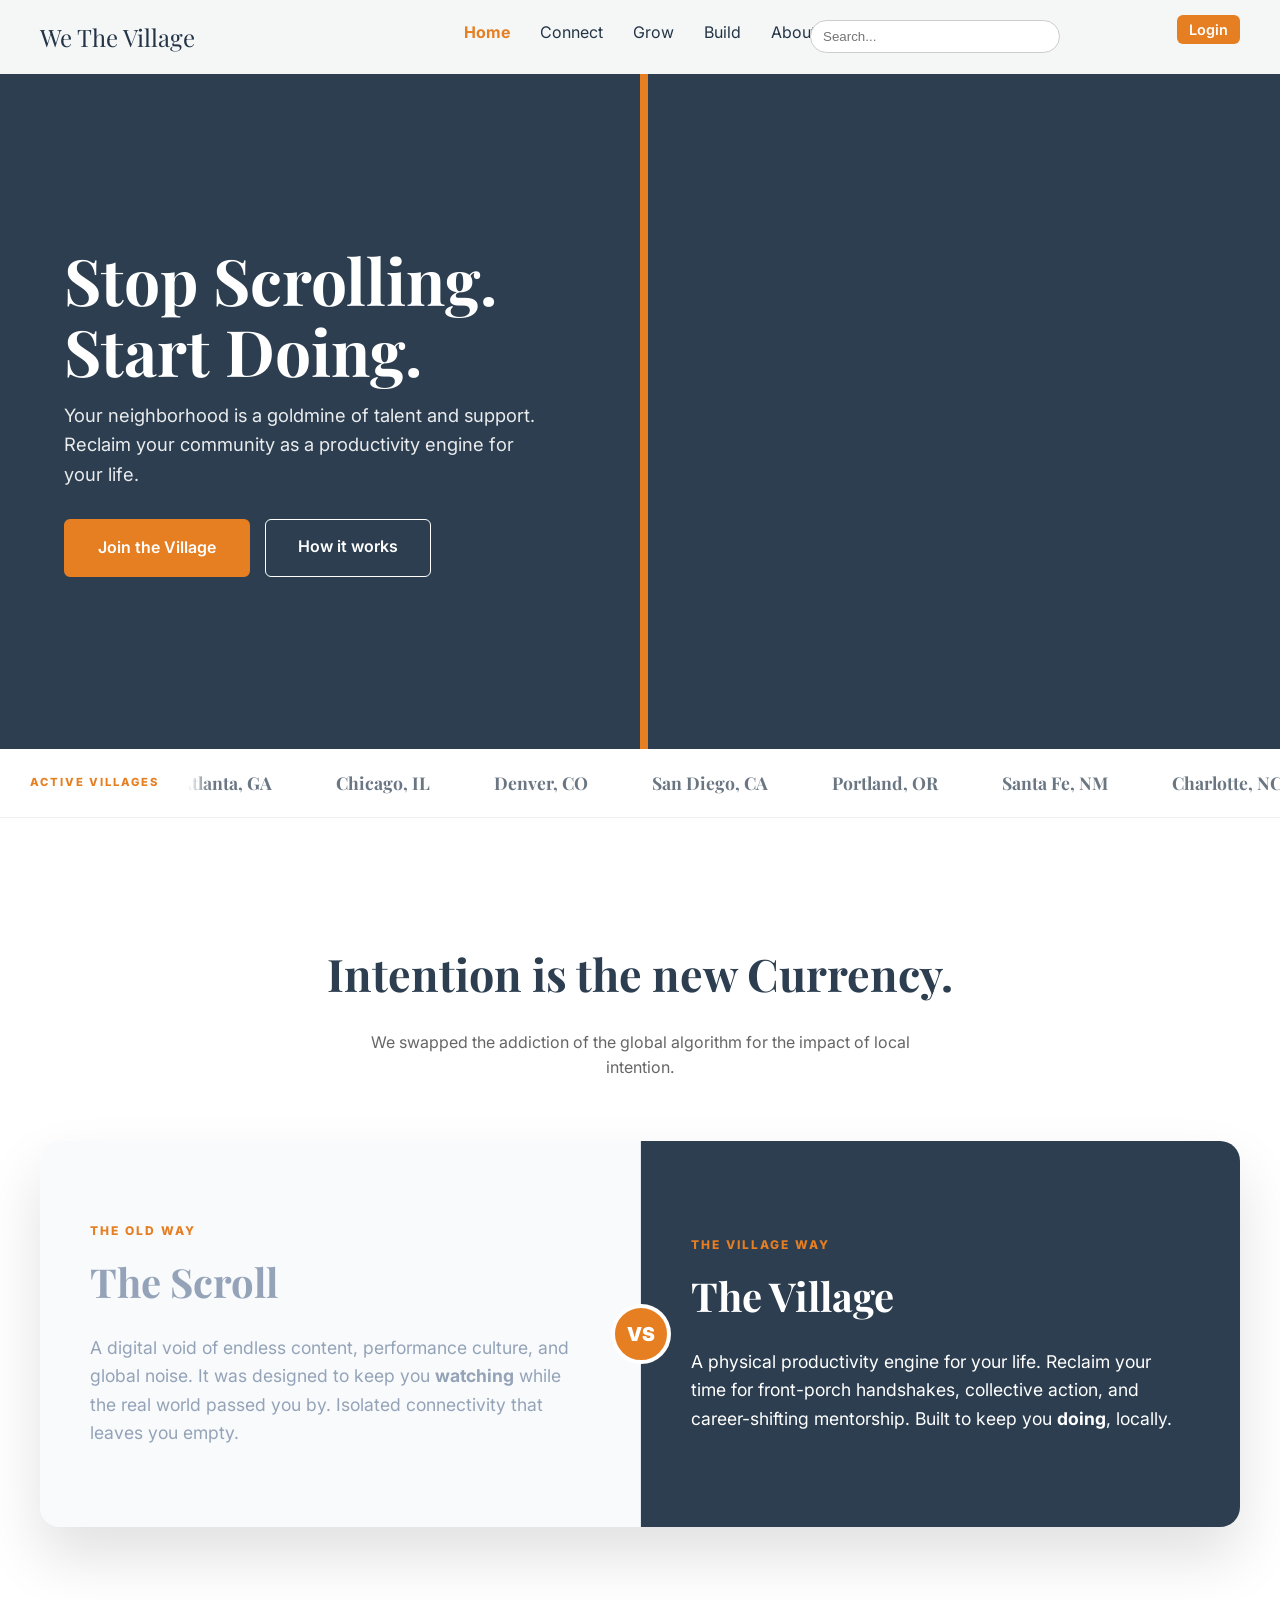
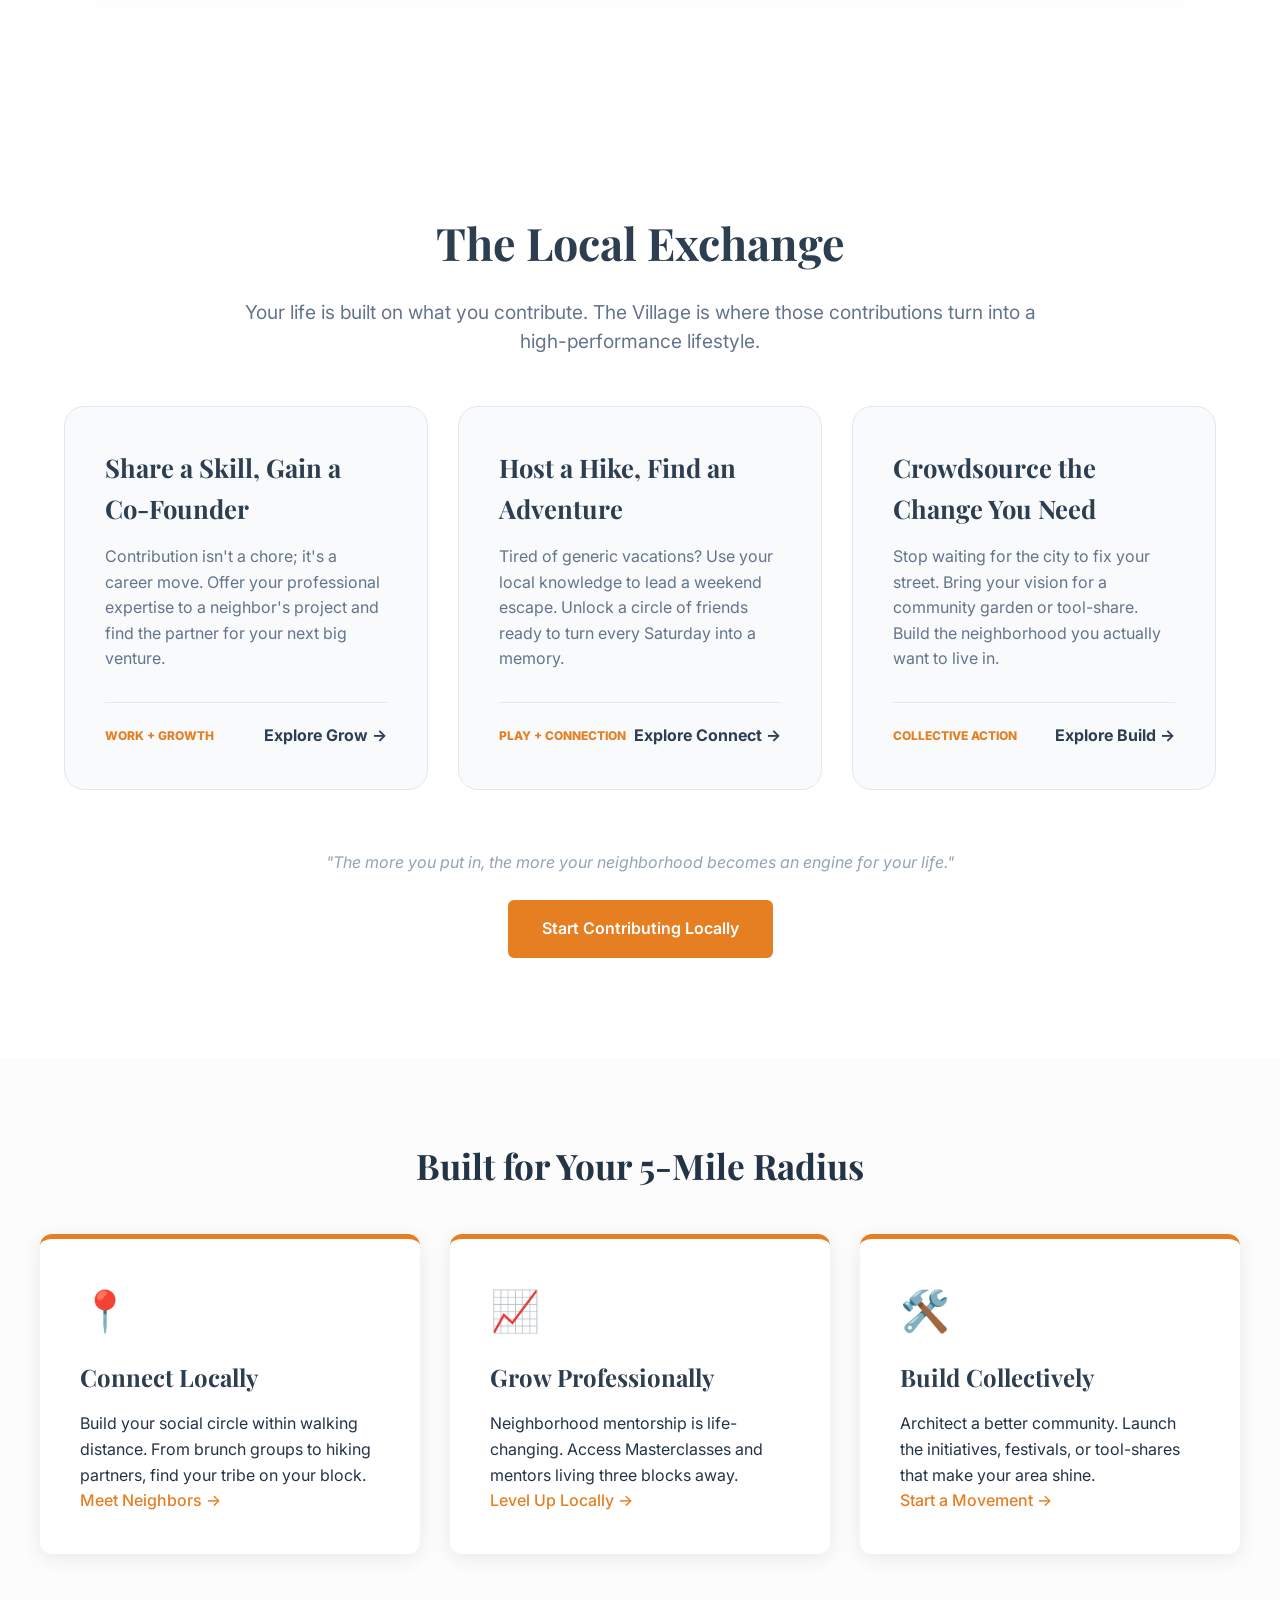
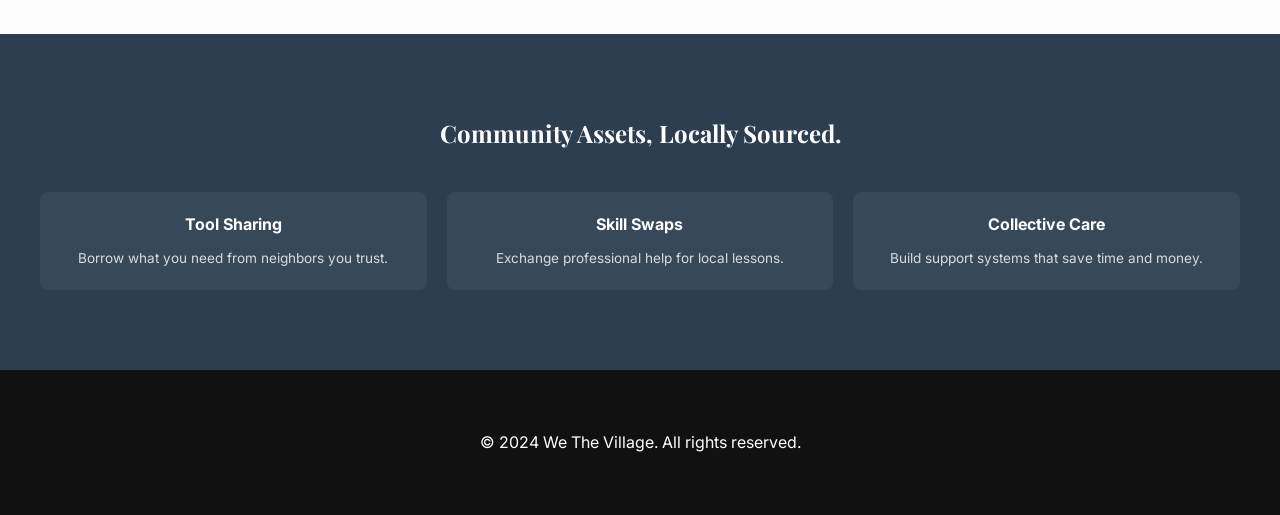
==== index.html @ f6c6e7f9 "Add files via upload" ====
<!DOCTYPE html>
<html lang="en">

<head>
    <meta charset="UTF-8" />
    <meta name="viewport" content="width=device-width, initial-scale=1.0" />
    <title>The Village</title>

    <!-- Fonts -->
    <link
        href="https://fonts.googleapis.com/css2?family=Playfair+Display:wght@500;700&family=Inter:wght@300;400;600&display=swap"
        rel="stylesheet">

    <link rel="stylesheet" href="wtvstyle.css" />
</head>

<body>

    <!-- NAV  -->
    <nav class="nav">
        <div class="hamburger-menu" id="hamburger">
            <span></span>
            <span></span>
            <span></span>
        </div>
        <a href="index.html" class="logo">We The Village</a>
        <div class="nav-links" id="navLinks">
            <a href="index.html" class="active">Home</a>
            <a href="connect.html">Connect</a>
            <a href="grow.html">Grow</a>
            <a href="build.html">Build</a>
            <div class="nav-dropdown">
                <a href="aboutus.html">About</a>
                <div class="dropdown-content">
                    <a href="testimonials.html">Testimonials</a>
                    <a href="contactus.html">Contact Us</a>
                </div>
            </div>
        </div>

        <div class="nav-search" id="navSearch">
            <input type="text" placeholder="Search...">
        </div>

        <div class="search-icon" id="searchIcon">
            <svg width="20" height="20" viewBox="0 0 20 20" fill="none" stroke="currentColor" stroke-width="2">
                <circle cx="8" cy="8" r="6"></circle>
                <path d="M12 12l5 5"></path>
            </svg>
        </div>

        <div class="nav-right">
            <a href="dashboard.html">
                <button class="login-btn">Login</button>
            </a>
        </div>
    </nav>

    <header class="hero-wrap">
        <div class="hero-text">
            <h1>Stop Scrolling.<br>Start Doing.</h1>
            <p>Your neighborhood is a goldmine of talent and support. Reclaim your community as a productivity engine for your life.</p>
            <div style="display: flex; gap: 15px;">
                <a href="profile.html" class="hero-btn">Join the Village</a>
                <a href="#about" class="hero-btn" style="background: transparent; border: 1px solid white;">How it works</a>
            </div>
        </div>
        <div class="hero-img"></div>
    </header>

    <!-- ACTIVE CITIES TICKER -->
    <div class="city-ticker-wrap">
        <div class="city-ticker-label">Active Villages</div>
        <div class="ticker-move">
            <span>Austin, TX</span> <span>Atlanta, GA</span> <span>Chicago, IL</span> <span>Denver, CO</span>
            <span>San Diego, CA</span> <span>Portland, OR</span> <span>Santa Fe, NM</span> <span>Charlotte, NC</span>
            <span>Seattle, WA</span> <span>Miami, FL</span> <span>Nashville, TN</span> <span>Boston, MA</span>
            <span>New Orleans, LA</span> <span>Phoenix, AZ</span> <span>Detroit, MI</span> <span>New York, NY</span>
            <!-- Repeat for seamless loop -->
            <span>Austin, TX</span> <span>Atlanta, GA</span> <span>Chicago, IL</span> <span>Denver, CO</span>
            <span>San Diego, CA</span> <span>Portland, OR</span> <span>Santa Fe, NM</span> <span>Charlotte, NC</span>
            <span>Seattle, WA</span> <span>Miami, FL</span> <span>Nashville, TN</span> <span>Boston, MA</span>
            <span>New Orleans, LA</span> <span>Phoenix, AZ</span> <span>Detroit, MI</span> <span>New York, NY</span>
        </div>
    </div>

    <!-- THE REALITY SPLIT -->
<section class="reality-section" id="about">
    <div class="section-container">
        <h2 style="font-family: 'Playfair Display'; font-size: 2.8rem; color: #2c3e50;">Intention is the new Currency.</h2>
        <p style="color: #666; max-width: 600px; margin: 20px auto 0;">We swapped the addiction of the global algorithm for the impact of local intention.</p>

        <div class="reality-grid">
            <!-- Left Side: The Problem -->
            <div class="reality-panel scroll">
                <span class="reality-tag">The Old Way</span>
                <h3>The Scroll</h3>
                <p>
                    A digital void of endless content, performance culture, and global noise. 
                    It was designed to keep you <strong>watching</strong> while the real world passed you by. 
                    Isolated connectivity that leaves you empty.
                </p>
            </div>

            <!-- Right Side: The Solution -->
            <div class="reality-panel village">
                <div class="vs-circle">VS</div>
                <span class="reality-tag">The Village Way</span>
                <h3>The Village</h3>
                <p>
                    A physical productivity engine for your life. Reclaim your time for front-porch handshakes, 
                    collective action, and career-shifting mentorship. 
                    Built to keep you <strong>doing</strong>, locally.
                </p>
            </div>
        </div>
    </div>
</section>

<!-- THE LOCAL EXCHANGE SECTION -->
<section class="exchange-section">
    <div style="max-width: 800px; margin: 0 auto 50px;">
        <h2 style="font-family: 'Playfair Display'; font-size: 2.8rem; color: #2c3e50; margin: 0 0 20px 0;">The Local Exchange</h2>
        <p style="font-size: 1.2rem; color: #64748b; line-height: 1.5;">Your life is built on what you contribute. The Village is where those contributions turn into a high-performance lifestyle.</p>
    </div>

    <div class="exchange-grid">
        <!-- Card 1 -->
        <div class="exchange-card">
            <div>
                <h4>Share a Skill, Gain a Co-Founder</h4>
                <p>Contribution isn't a chore; it's a career move. Offer your professional expertise to a neighbor's project and find the partner for your next big venture.</p>
            </div>
            <div class="exchange-footer">
                <span class="exchange-label">Work + Growth</span>
                <a href="grow.html" class="explore-link">Explore Grow →</a>
            </div>
        </div>

        <!-- Card 2 -->
        <div class="exchange-card">
            <div>
                <h4>Host a Hike, Find an Adventure</h4>
                <p>Tired of generic vacations? Use your local knowledge to lead a weekend escape. Unlock a circle of friends ready to turn every Saturday into a memory.</p>
            </div>
            <div class="exchange-footer">
                <span class="exchange-label">Play + Connection</span>
                <a href="connect.html" class="explore-link">Explore Connect →</a>
            </div>
        </div>

        <!-- Card 3 -->
        <div class="exchange-card">
            <div>
                <h4>Crowdsource the Change You Need</h4>
                <p>Stop waiting for the city to fix your street. Bring your vision for a community garden or tool-share. Build the neighborhood you actually want to live in.</p>
            </div>
            <div class="exchange-footer">
                <span class="exchange-label">Collective Action</span>
                <a href="build.html" class="explore-link">Explore Build →</a>
            </div>
        </div>
    </div>

    <div style="margin-top: 60px;">
        <p style="font-style: italic; color: #94a3b8; margin-bottom: 25px;">"The more you put in, the more your neighborhood becomes an engine for your life."</p>
        <a href="profile.html" class="hero-btn">Start Contributing Locally</a>
    </div>
</section>

    <section class="home-section" style="background: #fcfcfc;">
        <div class="section-container">
            <h2 style="text-align: center; margin-bottom: 40px; font-family: var(--font-heading); font-size: var(--h2-size);">Built for Your 5-Mile Radius</h2>
            <div class="pillar-grid">
                <div class="pillar-box">
                    <div style="font-size: 2.5rem;">📍</div>
                    <h3>Connect Locally</h3>
                    <p>Build your social circle within walking distance. From brunch groups to hiking partners, find your tribe on your block.</p>
                    <a href="connect.html" class="pillar-link">Meet Neighbors →</a>
                </div>
                <div class="pillar-box">
                    <div style="font-size: 2.5rem;">📈</div>
                    <h3>Grow Professionally</h3>
                    <p>Neighborhood mentorship is life-changing. Access Masterclasses and mentors living three blocks away.</p>
                    <a href="grow.html" class="pillar-link">Level Up Locally →</a>
                </div>
                <div class="pillar-box">
                    <div style="font-size: 2.5rem;">🛠️</div>
                    <h3>Build Collectively</h3>
                    <p>Architect a better community. Launch the initiatives, festivals, or tool-shares that make your area shine.</p>
                    <a href="build.html" class="pillar-link">Start a Movement →</a>
                </div>
            </div>
        </div>
    </section>

    <section class="home-section" style="background: var(--primary); color: white;">
        <div class="section-container" style="text-align: center;">
            <h2 style="font-family: var(--font-heading); margin-bottom: 40px;">Community Assets, Locally Sourced.</h2>
            <div style="display: grid; grid-template-columns: repeat(auto-fit, minmax(220px, 1fr)); gap: 20px;">
                <div style="padding: 20px; background: rgba(255,255,255,0.05); border-radius: 8px;">
                    <strong>Tool Sharing</strong>
                    <p style="font-size: 0.85rem; margin-top: 10px; opacity: 0.8;">Borrow what you need from neighbors you trust.</p>
                </div>
                <div style="padding: 20px; background: rgba(255,255,255,0.05); border-radius: 8px;">
                    <strong>Skill Swaps</strong>
                    <p style="font-size: 0.85rem; margin-top: 10px; opacity: 0.8;">Exchange professional help for local lessons.</p>
                </div>
                <div style="padding: 20px; background: rgba(255,255,255,0.05); border-radius: 8px;">
                    <strong>Collective Care</strong>
                    <p style="font-size: 0.85rem; margin-top: 10px; opacity: 0.8;">Build support systems that save time and money.</p>
                </div>
            </div>
        </div>
    </section>

    <footer style="background: #111; color: white; padding: 60px 20px; text-align: center;">
        <p>&copy; 2024 We The Village. All rights reserved.</p>
    </footer>

</body>
</html>
---- wtvstyle.css ----
:root {
  --primary: #2c3e50;
  --secondary: #6e8ba8;
  --background: #f4f7f6;
  --text: #243447;
  --accent: #e67e22;
  --shadow: 0 4px 20px rgba(0, 0, 0, 0.08);
  --border-color: #e0e0e0;

  --font-heading: 'Playfair Display', serif;
  --font-body: 'Inter', sans-serif;
}

* {
  margin: 0;
  padding: 0;
  box-sizing: border-box;
}

body {
  background: var(--background);
  color: var(--text);
  font-family: var(--font-body);
  line-height: 1.6;
}

/* NAV */
.nav {
  display: flex;
  align-items: center;
  justify-content: center;
  gap: 60px;
  padding: 20px 40px;
  overflow: visible;
}

.logo {
  font-family: var(--font-heading);
  font-size: 1.5rem;
  position: absolute;
  left: 40px;
  color: var(--primary);
  text-decoration: none;
}

a.logo:hover {
  opacity: 0.8;
}

.nav-links {
  display: flex;
  gap: 30px;
}

.nav-right {
  position: absolute;
  right: 40px;
  top: 50%;
  transform: translateY(-50%);
  display: flex;
  align-items: center;
  gap: 20px;
}

.nav a {
  margin-left: 0;
  text-decoration: none;
  color: var(--text);
}

/* SEARCH IN NAV */
.nav-search {
  position: absolute;
  right: 220px;
  display: flex;
}

.nav-search input {
  padding: 8px 12px;
  border-radius: 20px;
  border: 1px solid #ccc;
  width: 250px;
}

/* BUTTON STYLING */
button,
a.login-btn {
  background: var(--accent);
  color: white;
  border: none;
  padding: 6px 12px;
  border-radius: 6px;
  font-size: 0.9rem;
  font-weight: 600;
  cursor: pointer;
  transition: all 0.3s ease;
  font-family: var(--font-body);
  text-decoration: none;
  display: inline-block;
}

button:hover,
a.login-btn:hover {
  background: rgba(230, 126, 34, 0.9);
  transform: translateY(-2px);
  box-shadow: 0 4px 12px rgba(230, 126, 34, 0.3);
}

button:active {
  transform: translateY(0);
}

/* NAV OUTLINE */
.nav-search input:focus {
  outline: none;
  border: 1px solid var(--primary);
}

/* SEARCH ICON FOR MOBILE */
.search-icon {
  display: none;
  cursor: pointer;
  position: absolute;
  right: 70px;
  z-index: 1002;
  width: 24px;
  height: 24px;
  color: var(--primary);
  padding: 4px;
  transition: opacity 0.2s ease;
}

.search-icon:hover {
  opacity: 0.7;
}

.search-icon svg {
  width: 100%;
  height: 100%;
}

/* NAV STICKY */
.nav {
  position: sticky;
  top: 0;
  background: var(--background);
  z-index: 1000;
}

.hamburger-menu {
  display: none;
  flex-direction: column;
  cursor: pointer;
  gap: 5px;
  position: relative;
  left: 40px;
  z-index: 1001;
}

.hamburger-menu span {
  width: 25px;
  height: 3px;
  background: var(--primary);
  border-radius: 2px;
  transition: all 0.3s ease;
}

.hamburger-menu .notification-badge {
  position: absolute !important;
  top: -8px !important;
  right: -12px !important;
  width: 20px !important;
  height: 20px !important;
  font-size: 0.65rem !important;
  background: #e74c3c !important;
  color: white !important;
  border-radius: 50% !important;
  display: inline-flex !important;
  align-items: center !important;
  justify-content: center !important;
  margin-left: 0 !important;
}

.nav-links.mobile-open {
  display: flex !important;
}

@media (max-width: 768px) {
  .hamburger-menu {
    display: flex !important;
  }
}

/* Tablet/Medium Responsive Nav */
@media (max-width: 1100px) and (min-width: 901px) {
  .nav-search {
    display: none !important;
  }

  .nav-search.active {
    display: block !important;
  }

  .search-icon {
    display: flex;
    align-items: center;
    justify-content: center;
    position: absolute;
    right: 150px;
  }

  .nav-right {
    gap: 15px;
  }
}

/* Mobile Responsive Nav */
@media (max-width: 900px) {
  .nav {
    padding: 15px 20px;
    justify-content: flex-start;
    gap: 0;
  }

  .hamburger-menu {
    display: flex;
  }

  .logo {
    position: relative;
    left: auto;
    margin: 0 auto;
    flex: 1;
    text-align: center;
    font-size: 1.2rem;
  }

  .nav-links {
    position: absolute;
    top: 100%;
    left: 0;
    width: 100%;
    flex-direction: column;
    background: white;
    gap: 0;
    display: none;
    box-shadow: 0 4px 6px rgba(0, 0, 0, 0.1);
    z-index: 999;
  }

  .nav-links a {
    padding: 15px 20px;
    border-bottom: 1px solid #f0f0f0;
    display: block;
  }

  .nav-search {
    position: absolute;
    top: 100%;
    left: 0;
    width: 100%;
    display: none;
    padding: 10px 20px;
    box-sizing: border-box;
  }

  .nav-search.active {
    display: block !important;
  }

  .nav-search input {
    width: 100%;
    padding: 10px 12px;
    border-radius: 20px;
    border: 1px solid #ccc;
    font-size: 0.95rem;
  }

  .search-icon {
    display: flex;
    align-items: center;
    justify-content: center;
    position: absolute;
    right: 110px;
  }

  .nav-right {
    position: absolute;
    right: 20px;
    gap: 0;
  }

  .login-btn {
    padding: 10px 15px;
    font-size: 0.9rem;
  }
}

/* NEW HOME PAGE */

:root {
  --h1-size: clamp(2.5rem, 5vw, 4rem);
  --h2-size: 2.2rem;
  --section-padding: 80px 20px;
}

.hero-wrap {
  display: grid;
  grid-template-columns: 1fr 1fr;
  min-height: 75vh;
  background: var(--primary);
  color: white;
}

.hero-text {
  padding: 60px 10%;
  display: flex;
  flex-direction: column;
  justify-content: center;
  align-items: flex-start;
}

.hero-text h1 {
  font-size: var(--h1-size);
  line-height: 1.1;
  margin-bottom: 15px;
  font-family: var(--font-heading);
}

.hero-text p {
  font-size: 1.15rem;
  max-width: 480px;
  margin-bottom: 30px;
  opacity: 0.9;
}

.hero-img {
  background: url('images/home/home_hero.jpeg') center/cover no-repeat;
  border-left: 8px solid var(--accent);
}

.hero-btn {
  display: inline-block;
  padding: 14px 32px;
  background: var(--accent);
  color: white;
  text-decoration: none;
  border-radius: 6px;
  font-weight: 600;
  font-size: 1rem;
  cursor: pointer;
  transition: all 0.3s ease;
  border: 2px solid var(--accent);
}

.hero-btn:hover {
  background: rgba(230, 126, 34, 0.9);
  transform: translateY(-2px);
  box-shadow: 0 6px 16px rgba(230, 126, 34, 0.3);
}

.hero-btn[style*="background: transparent"] {
  background: transparent !important;
  color: white;
  border: 2px solid white;
}

.hero-btn[style*="background: transparent"]:hover {
  background: rgba(255, 255, 255, 0.1) !important;
  border-color: white;
}

/* --- NEW CITY TICKER STYLES --- */
.city-ticker-wrap {
  background: white;
  padding: 20px 0;
  border-bottom: 1px solid #eee;
  overflow: hidden;
  white-space: nowrap;
  position: relative;
}

.city-ticker-label {
  position: absolute;
  left: 0;
  top: 0;
  bottom: 0;
  background: white;
  padding: 0 30px;
  display: flex;
  align-items: center;
  font-weight: 800;
  font-size: 0.7rem;
  text-transform: uppercase;
  letter-spacing: 2px;
  color: var(--accent);
  z-index: 2;
  box-shadow: 10px 0 15px white;
}

.ticker-move {
  display: inline-block;
  animation: ticker-slide 40s linear infinite;
}

.ticker-move span {
  display: inline-block;
  padding: 0 30px;
  font-family: var(--font-heading);
  font-weight: 700;
  color: var(--primary);
  font-size: 1.1rem;
  opacity: 0.7;
}

@keyframes ticker-slide {
  0% {
    transform: translateX(0);
  }

  100% {
    transform: translateX(-50%);
  }
}

/* ------------------------------ */

/* --- THE REALITY SPLIT (Replacing the Checklist) --- */
.reality-section {
  background: white;
  padding: 120px 20px;
  text-align: center;
}

.reality-grid {
  display: flex;
  justify-content: center;
  align-items: stretch;
  max-width: 1200px;
  margin: 60px auto;
  gap: 0;
  /* Flush edge-to-edge for momentum */
  border-radius: 20px;
  overflow: hidden;
  box-shadow: 0 30px 60px rgba(0, 0, 0, 0.12);
}

.reality-panel {
  flex: 1;
  padding: 80px 50px;
  text-align: left;
  display: flex;
  flex-direction: column;
  justify-content: center;
}

/* The "Scroll" side - feels empty/faded */
.reality-panel.scroll {
  background: #f8fafc;
  color: #94a3b8;
  border-right: 1px solid #e2e8f0;
}

/* The "Village" side - feels heavy/powerful */
.reality-panel.village {
  background: var(--primary);
  color: white;
  position: relative;
}

.reality-panel h3 {
  font-family: var(--font-heading);
  font-size: 2.5rem;
  margin-bottom: 20px;
}

.reality-panel p {
  font-size: 1.1rem;
  line-height: 1.6;
  margin-bottom: 0;
}

.reality-tag {
  font-weight: 800;
  text-transform: uppercase;
  letter-spacing: 2px;
  font-size: 0.75rem;
  color: var(--accent);
  margin-bottom: 10px;
  display: block;
}

/* "VS" Circle in the middle */
.vs-circle {
  position: absolute;
  left: 0;
  top: 50%;
  transform: translate(-50%, -50%);
  width: 60px;
  height: 60px;
  background: var(--accent);
  color: white;
  border-radius: 50%;
  display: flex;
  align-items: center;
  justify-content: center;
  font-weight: 900;
  font-size: 1.2rem;
  border: 4px solid white;
  z-index: 10;
}

@media (max-width: 900px) {
  .reality-grid {
    flex-direction: column;
  }

  .vs-circle {
    top: 0;
    left: 50%;
    transform: translate(-50%, -50%);
  }

  .reality-panel {
    padding: 60px 30px;
  }
}

/* --- PILLARS SECTION --- */

.pillar-grid {
  display: grid;
  grid-template-columns: repeat(auto-fit, minmax(300px, 1fr));
  gap: 30px;
  max-width: 1200px;
  margin: 0 auto;
}

.pillar-box {
  background: white;
  padding: 40px;
  border-radius: 12px;
  box-shadow: var(--shadow);
  border-top: 5px solid var(--accent);
  transition: transform 0.2s;
}

.pillar-box:hover {
  transform: translateY(-5px);
}

.pillar-box h3 {
  font-family: var(--font-heading);
  font-size: 1.5rem;
  margin: 15px 0;
  color: var(--primary);
}

/* --- HOW TO USE (RECLAMATION VERSION) --- */

.pillar-benefit-tag {
    display: inline-block;
    background: rgba(230, 126, 34, 0.1);
    color: var(--accent);
    padding: 4px 12px;
    border-radius: 50px;
    font-size: 0.75rem;
    font-weight: 800;
    text-transform: uppercase;
    letter-spacing: 1px;
    margin-bottom: 15px;
}

.pillar-card h3 {
    font-family: var(--font-heading);
    font-size: 1.6rem !important;
    margin-bottom: 15px !important;
    color: var(--primary);
}

.pillar-card p {
    font-size: 1rem !important;
    color: #555 !important;
    line-height: 1.6;
}

@media (max-width: 900px) {
  .hero-wrap {
    grid-template-columns: 1fr;
    text-align: center;
  }

  .hero-text {
    align-items: center;
    padding: 40px 20px;
  }

  .hero-img {
    min-height: 300px;
    border-left: none;
    border-top: 8px solid var(--accent);
  }

  .city-ticker-label {
    position: relative;
    padding: 10px;
    justify-content: center;
    width: 100%;
    box-shadow: none;
  }
}

/* ABOUT */
.about {
  padding: 80px 20px;
  text-align: center;
  max-width: 700px;
  margin: auto;
}

/* VALUES */
.values {
  display: flex;
  justify-content: center;
  gap: 20px;
  padding: 60px 20px;
}

.card {
  background: white;
  padding: 30px;
  border-radius: 10px;
  width: 250px;
  text-align: center;
}

/* CTA */
.cta {
  text-align: center;
  padding: 80px 20px;
}

/*------------CONNECT PAGE----------------------*/

/* PAGE HEADER */
.page-header {
  text-align: center;
  padding: 80px 20px;
  background-image: linear-gradient(rgba(0, 0, 0, 0.5), rgba(0, 0, 0, 0.5)), url('images/connect/connect_hero.jpeg');
  background-size: cover;
  background-position: center;
  color: white;
}

/* SEARCH */
.search-bar {
  text-align: center;
  margin: 20px;
}

.search-bar input {
  width: 60%;
  padding: 12px;
  border-radius: 8px;
  border: 1px solid #ccc;
}

/* CONNECT LAYOUT */
.connect-layout {
  display: flex;
  gap: 30px;
  padding: 20px 40px;
}

/* FEED */
.feed {
  flex: 2;
}

.post {
  background: white;
  padding: 20px;
  margin-bottom: 20px;
  border-radius: 10px;
}

.post-content {
  display: flex;
  gap: 20px;
  align-items: center;
}

/* IMAGE */
.post-image img {
  width: 180px;
  height: 140px;
  object-fit: cover;
  border-radius: 10px;
}

/* TEXT */
.post-text {
  flex: 1;
}

.post-text h4 {
  margin-bottom: 8px;
}

.post-text p {
  color: #555;
  line-height: 1.5;
}

@media (max-width: 768px) {
  .post-content {
    flex-direction: column;
    align-items: flex-start;
  }

  .post-image img {
    width: 100%;
    height: auto;
  }
}

.post:hover {
  transform: translateY(-3px);
  transition: 0.2s ease;
}

/* SIDEBAR */
.connect-sidebar {
  flex: 1;
}

/* WIDGET */
.widget {
  background: white;
  padding: 20px;
  margin-bottom: 20px;
  border-radius: 10px;
}

/* MINI CARDS */
.mini-card {
  background: var(--secondary);
  padding: 10px;
  margin-top: 10px;
  border-radius: 6px;
  color: white;
}

/* ACTIVE NAV LINK */
.nav a.active {
  font-weight: bold;
  color: var(--accent);
}

/* NAV DROPDOWN */
.nav-dropdown {
  position: relative;
  display: flex;
  align-items: center;
  padding-bottom: 8px;
}

.nav-dropdown>a {
  display: flex;
  align-items: center;
  gap: 5px;
}

.dropdown-content {
  display: none;
  position: absolute;
  top: 100%;
  left: 0;
  background: white;
  border: 1px solid #ddd;
  border-radius: 8px;
  box-shadow: 0 4px 12px rgba(0, 0, 0, 0.1);
  min-width: 180px;
  z-index: 1001;
  padding: 10px 0;
  pointer-events: none;
  margin-top: -8px;
}

.nav-dropdown:hover .dropdown-content {
  display: block;
  pointer-events: auto;
}

.dropdown-content:hover {
  pointer-events: auto;
}

.dropdown-content a {
  display: block;
  padding: 10px 20px;
  color: var(--text);
  text-decoration: none;
  font-size: 0.95rem;
  transition: background 0.2s ease, color 0.2s ease;
}

.dropdown-content a:hover {
  background: var(--background);
  color: var(--accent);
}

.dropdown-content a.active {
  color: var(--accent);
  font-weight: bold;
}

.calendar-grid {
  display: grid;
  grid-template-columns: repeat(7, 1fr);
  gap: 5px;
  background: #eee;
  padding: 5px;
  border-radius: 8px;
}

.day-name {
  font-weight: bold;
  font-size: 0.8rem;
  text-align: center;
  padding-bottom: 5px;
}

.day {
  background: white;
  aspect-ratio: 1 / 1;
  display: flex;
  flex-direction: column;
  align-items: center;
  justify-content: center;
  font-size: 0.9rem;
  cursor: pointer;
  position: relative;
}

.day:hover {
  background: var(--background);
}

.event-dot {
  width: 6px;
  height: 6px;
  background: var(--accent);
  border-radius: 50%;
  margin-top: 2px;
}

.add-event-btn {
  width: 100%;
  margin-top: 15px;
}

/*--------------ABOUT US PAGE----------------*/

/* ABOUT HEADER */
.about-header {
  text-align: center;
  padding: 80px 20px 40px;
  background-image: linear-gradient(rgba(0, 0, 0, 0.5), rgba(0, 0, 0, 0.5)), url('images/about/about\ hero.jpeg');
  background-size: cover;
  background-position: center;
  color: white;
}

.about-header h1 {
  font-family: var(--font-heading);
  font-size: 2.5rem;
}

/* GALLERY SECTION */
.gallery-section {
  padding: 60px 20px;
  text-align: center;
}

.gallery-section h2 {
  font-family: var(--font-heading);
  margin-bottom: 30px;
}

/* FLEXBOX GALLERY */


/* GALLERY CONTAINER */
.gallery {
  display: grid;
  grid-template-columns: repeat(4, 1fr);
  gap: 20px;
  max-width: 1200px;
  margin: 0 auto;
}

/* ITEMS */
.gallery-item {
  position: relative;
  border-radius: 12px;
  overflow: hidden;
}

/* IMAGE */
.gallery-item img {
  width: 100%;
  height: 250px;
  object-fit: cover;
  transition: transform 0.4s ease;
}

/* HOVER EFFECT */
.gallery img:hover {
  transform: scale(1.05);
}

/* HOVER ZOOM */
.gallery-item:hover img {
  transform: scale(1.1);
}

/* OVERLAY */
.overlay {
  position: absolute;
  bottom: 0;
  width: 100%;
  padding: 15px;
  background: rgba(0, 0, 0, 0.5);
  color: white;
  font-weight: 600;
  opacity: 0;
  transition: opacity 0.3s ease;
  font-size: 0.9rem;
  line-height: 1.4;
  padding: 12px;
  word-wrap: break-word;
}

/* SHOW TEXT */
.gallery-item:hover .overlay {
  opacity: 1;
}

@media (max-width: 1200px) {
  .gallery {
    grid-template-columns: repeat(3, 1fr);
  }
}

@media (max-width: 900px) {
  .gallery {
    grid-template-columns: repeat(2, 1fr);
  }
}

@media (max-width: 500px) {
  .gallery {
    grid-template-columns: 1fr;
  }
}

@media (max-width: 500px) {
  .overlay {
    font-size: 0.85rem;
  }
}

/*--------------- FEATURES PAGE --------------------*/

/* PAGE HEADER */
.page-header2 {
  text-align: center;
  padding: 80px 20px;
  background-image: linear-gradient(rgba(0, 0, 0, 0.5), rgba(0, 0, 0, 0.5)), url('images/stock/AdobeStock_267247970.jpeg');
  background-size: cover;
  background-position: center;
  color: white;
  padding-top: 130px;
}

/* FEATURES GRID */
.features-grid {
  display: grid;
  grid-template-columns: repeat(3, 1fr);
  gap: 25px;
  padding: 40px;
}

/* FEATURE CARD */
.feature-card {
  background: white;
  padding: 25px;
  border-radius: 12px;
  transition: transform 0.2s ease;
}

.feature-card:hover {
  transform: translateY(-5px);
}

/* RESPONSIVE */
@media (max-width: 900px) {
  .features-grid {
    grid-template-columns: repeat(2, 1fr);
  }
}

@media (max-width: 500px) {
  .features-grid {
    grid-template-columns: 1fr;
  }
}

/* ---------------------- BLOG PAGE-------------------*/

/* BLOG CONTAINER */
.blog-container {
  max-width: 800px;
  margin: auto;
  padding: 20px;
}

/* BLOG POST */
.blog-post {
  background: white;
  padding: 25px;
  margin-bottom: 30px;  
  border-radius: 12px;
}

/* META TEXT */
.meta {
  font-size: 0.9rem;
  color: gray;
  margin-bottom: 15px;
}

/* BLOG IMAGES */
.blog-post img {
  width: 100%;
  height: auto;
  border-radius: 10px;
  margin-bottom: 15px;
}

/* LINKS */
.read-more {
  display: inline-block;
  margin-top: 10px;
  color: var(--accent);
  font-weight: bold;
  text-decoration: none;
}

.read-more:focus,
.read-more:hover {
  text-decoration: underline;
}

/*-----------------DASHBOARD PAGE ----------------*/

/* DASHBOARD LAYOUT */

/* MAIN GRID LAYOUT (3 Columns) */
.dashboard-wrapper {
  display: grid;
  grid-template-columns: 280px 1fr 320px;
  /* Left Sidebar | Main | Right Sidebar */
  gap: 40px;
  max-width: 1600px;
  margin: 30px auto;
  padding: 0 20px;
  min-height: 100vh;
}

/* LEFT SIDEBAR STYLING */
.left-sidebar {
  display: flex;
  flex-direction: column;
  gap: 20px;
}

.profile-card {
  background: white;
  padding: 30px 20px;
  border-radius: 20px;
  text-align: center;
  box-shadow: var(--shadow);
}

.avatar-large {
  width: 100px;
  height: 100px;
  border-radius: 50%;
  object-fit: cover;
  border: 3px solid var(--accent);
  margin-bottom: 15px;
}

.profile-card h2 {
  font-family: 'Playfair Display', serif;
  margin: 10px 0 5px;
  font-size: 1.5rem;
}

.profile-card p {
  font-size: 0.8rem;
  color: #888;
  text-transform: uppercase;
  letter-spacing: 1px;
}

.mobile-action-buttons {
  display: none;
}

/* Sidebar Create Event Button */
.login-btn {
  width: 100%;
  margin-bottom: 15px;
}

.side-menu {
  list-style: none;
  padding: 0;
  margin: 0;
  background: white;
  border-radius: 20px;
  overflow: hidden;
  box-shadow: var(--shadow);
}

.side-menu li a {
  display: block;
  padding: 15px 25px;
  color: var(--primary);
  text-decoration: none;
  font-size: 0.9rem;
  font-weight: 600;
  border-bottom: 1px solid #f0f0f0;
  transition: background 0.2s;
}

.side-menu li a:hover {
  background: #f8f9fa;
  color: var(--accent);
}

.side-menu li a.active {
  background: var(--primary);
  color: white;
}

/* Notification Badges */
.menu-with-badge {
  display: flex;
  align-items: center;
  justify-content: space-between;
  gap: 10px;
}

.notification-badge {
  display: inline-flex;
  align-items: center;
  justify-content: center;
  width: 24px;
  height: 24px;
  background: #e74c3c;
  color: white;
  border-radius: 50%;
  font-size: 0.75rem;
  font-weight: 700;
  flex-shrink: 0;
  margin-left: auto;
}

/* CENTER COLUMN STYLING */
.center-column {
  display: flex;
  flex-direction: column;
  gap: 25px;
}

/* The News Feed Strip (Wireframe Top Row) */
.news-strip {
  background: var(--primary);
  color: white;
  padding: 20px;
  border-radius: 15px;
  cursor: pointer;
  box-shadow: var(--shadow);
  transition: box-shadow 0.3s ease;
}

.news-strip:hover {
  box-shadow: 0 0 35px rgba(230, 126, 34, 0.85), 0 4px 20px rgba(0, 0, 0, 0.08);
}

.news-strip h3 {
  font-size: 1rem;
  margin: 0;
  display: flex;
  justify-content: space-between;
  align-items: center;
  font-weight: 500;
}

.news-expandable {
  display: grid;
  grid-template-columns: 1fr 1fr;
  gap: 20px;
  padding-top: 20px;
  margin-top: 20px;
  border-top: 1px solid rgba(255, 255, 255, 0.1);
}

/* The Main Content Cards */
.content-card {
  background: white;
  padding: 25px;
  border-radius: 20px;
  box-shadow: var(--shadow);
}

.content-card h3 {
  font-family: 'Playfair Display', serif;
  margin-top: 0;
  font-size: 1.6rem;
  border-bottom: 1px solid #eee;
  padding-bottom: 15px;
}

iframe {
  max-width: 100%;
}

/* RIGHT SIDEBAR STYLING */
.right-sidebar {
  display: flex;
  flex-direction: column;
  gap: 25px;
}

.action-card {
  background: white;
  padding: 25px;
  border-radius: 20px;
  box-shadow: var(--shadow);
}

.drop-btn {
  width: 100%;
  padding: 15px;
  margin-bottom: 12px;
  background: #f8fafc;
  border: 1px solid var(--border-color);
  border-radius: 12px;
  text-align: left;
  font-weight: 700;
  display: flex;
  justify-content: space-between;
  cursor: pointer;
  font-size: 0.85rem;
}

.curated-feature {
  background: #fff9f2;
  padding: 15px;
  border-radius: 12px;
  border-left: 4px solid var(--accent);
  margin-bottom: 15px;
  font-size: 0.85rem;
}

/* COLLAPSIBLE HEADER & TICKER */
.collapsible-header {
  display: flex;
  align-items: center;
  justify-content: flex-start;
  gap: 50px;
  cursor: pointer;
  border-bottom: 1px solid #eee;
  padding-bottom: 15px;
  margin-bottom: 15px;
}

.collapsible-header h3 {
  font-family: 'Playfair Display', serif;
  margin: 0;
  font-size: 1.4rem;
  flex-shrink: 0;
}

.collapsible-header #calIcon {
  margin-left: auto;
}

.vertical-ticker {
  flex: 1;
  height: 35px;
  overflow: hidden;
  position: relative;
}

.ticker-list {
  position: absolute;
  width: 100%;
  margin: 0;
  padding: 0;
  list-style: none;
  animation: ticker-scroll 10s infinite linear;
}

.ticker-list li {
  height: 35px;
  display: flex;
  align-items: center;
  font-size: 0.8rem;
  font-weight: 600;
  color: #666;
}

.ticker-list li span {
  color: var(--accent);
  font-weight: 800;
  margin-right: 10px;
}

@keyframes ticker-scroll {

  0%,
  20% {
    top: 0;
  }

  25%,
  45% {
    top: -35px;
  }

  50%,
  70% {
    top: -70px;
  }

  75%,
  95% {
    top: -105px;
  }

  100% {
    top: 0;
  }
}

/* EVENTBRITE-STYLE FILTERS */
.filter-container {
  display: flex;
  flex-direction: column;
  gap: 15px;
  margin-bottom: 20px;
}

.search-input-wrapper {
  position: relative;
  width: 100%;
}

.search-input-wrapper input {
  width: 100%;
  padding: 12px 15px;
  border-radius: 10px;
  border: 1px solid var(--border-color);
  background: #fdfdfd;
  font-size: 0.9rem;
  outline: none;
}

.search-input-wrapper input:focus {
  border-color: var(--primary);
}

.filter-row {
  display: flex;
  gap: 10px;
  flex-wrap: wrap;
}

.filter-select {
  padding: 8px 15px;
  border-radius: 8px;
  border: 1px solid var(--border-color);
  background: #fff;
  font-size: 0.8rem;
  font-weight: 600;
  color: #555;
  cursor: pointer;
  outline: none;
}

.filter-select:hover {
  border-color: var(--accent);
}

/* CALENDAR INTERFACE AREA */
.calendar-ui-placeholder {
  height: 300px;
  background: #fafafa;
  border-radius: 15px;
  border: 2px dashed #ddd;
  display: flex;
  align-items: center;
  justify-content: center;
  color: #ccc;
  font-weight: 600;
}

.hidden {
  display: none;
}

/* Mobile Compose Sidebar */
.mobile-compose-overlay {
  display: none;
  position: fixed;
  top: 0;
  left: 0;
  right: 0;
  bottom: 0;
  background: rgba(0, 0, 0, 0.3);
  z-index: 999;
}

.mobile-compose-overlay.open {
  display: block;
}

.mobile-compose-sidebar {
  display: none;
  position: fixed;
  right: -400px;
  top: 0;
  width: 350px;
  height: 100vh;
  background: white;
  box-shadow: -4px 0 10px rgba(0, 0, 0, 0.15);
  padding: 20px;
  overflow-y: auto;
  z-index: 1000;
  transition: right 0.3s ease;
}

.mobile-compose-sidebar.open {
  display: block;
  right: 0;
}

.mobile-compose-btn {
  display: none;
}

.mobile-generate-btn {
  display: none;
}

/* Dashboard sidebar toggle button */
.sidebar-toggle {
  display: none;
  position: fixed;
  bottom: 30px;
  left: 30px;
  width: 50px;
  height: 50px;
  background: var(--accent);
  border: none;
  border-radius: 50%;
  color: white;
  font-size: 1.5rem;
  cursor: pointer;
  z-index: 900;
  box-shadow: 0 4px 12px rgba(0, 0, 0, 0.2);
  transition: all 0.3s ease;
  overflow: visible;
}

.sidebar-toggle .notification-badge {
  position: absolute !important;
  top: -8px !important;
  right: -8px !important;
  width: 24px !important;
  height: 24px !important;
  font-size: 0.75rem !important;
  background: #e74c3c !important;
  color: white !important;
  border-radius: 50% !important;
  display: inline-flex !important;
  align-items: center !important;
  justify-content: center !important;
  margin-left: 0 !important;
}

.sidebar-toggle:hover {
  transform: scale(1.1);
  box-shadow: 0 6px 16px rgba(0, 0, 0, 0.3);
}

/* Dashboard Mobile Header */
.dashboard-mobile-header {
  display: none;
}

/* Desktop: Show Create Event button in sidebar */
.left-sidebar>button {
  display: block !important;
}

@media (max-width: 768px) {

  /* Hide nav on dashboard when sidebar toggle is present */
  body:has(.sidebar-toggle) .nav {
    display: none !important;
  }

  .dashboard-mobile-header {
    display: flex;
    flex-direction: column;
    gap: 10px;
    padding: 15px;
    background: white;
    border-bottom: 1px solid #f0f0f0;
    position: fixed;
    top: 0;
    left: 0;
    right: 0;
    z-index: 998;
    box-shadow: 0 2px 8px rgba(0, 0, 0, 0.05);
  }

  .mobile-logo {
    font-family: var(--font-heading);
    font-size: 1.2rem;
    font-weight: 700;
    color: var(--primary);
    text-align: center;
    margin-left: 50px;
  }

  .mobile-search input {
    width: 100%;
    padding: 8px 12px;
    border: 1px solid #ddd;
    border-radius: 20px;
    font-size: 0.9rem;
    outline: none;
  }

  .mobile-search input:focus {
    border-color: var(--accent);
    box-shadow: 0 0 0 2px rgba(230, 126, 34, 0.1);
  }

  .sidebar-toggle {
    display: flex !important;
    align-items: center;
    justify-content: center;
    position: fixed;
    top: 15px;
    left: 15px;
    bottom: auto;
    width: 45px;
    height: 45px;
    z-index: 1001;
  }

  .left-sidebar {
    display: flex;
    position: fixed !important;
    left: -350px !important;
    top: 120px;
    width: 350px;
    height: calc(100vh - 120px);
    background: white;
    flex-direction: column;
    gap: 20px;
    padding: 20px;
    box-shadow: 2px 0 10px rgba(0, 0, 0, 0.1);
    z-index: 899;
    transition: left 0.3s ease;
    overflow-y: auto;
    border-radius: 0;
  }

  .left-sidebar.open {
    left: 0 !important;
  }

  .profile-card {
    display: grid;
    grid-template-columns: auto auto;
    gap: 12px;
    padding: 10px;
    align-items: center;
    background: white;
    border-radius: 20px;
    box-shadow: 0 2px 8px rgba(0, 0, 0, 0.1);
  }

  .profile-card img {
    grid-column: 1;
    grid-row: 1 / 5;
    width: 100px;
    height: 100px;
    border-radius: 50%;
    margin: 0 auto;
    border: 3px solid var(--accent);
    align-self: center;
    justify-self: center;
  }

  .profile-card h2 {
    grid-column: 2;
    grid-row: 1;
    margin: 0;
    padding: 0;
    font-size: 1rem;
    font-family: 'Playfair Display', serif;
    text-align: left;
    line-height: 1.1;
    margin-left: auto;
    margin-right: 12px;
  }

  .profile-card p {
    grid-column: 2;
    margin: 0;
    padding: 0;
    font-size: 0.65rem;
    color: #666;
    text-align: left;
    line-height: 1.1;
    margin-left: auto;
    margin-right: 12px;
  }

  .profile-card p:nth-of-type(2) {
    grid-row: 2;
  }

  .profile-card p:nth-of-type(3) {
    grid-row: 3;
  }

  .profile-card>div:last-of-type {
    grid-column: 2;
    grid-row: 4;
    font-size: 0.65rem;
    font-weight: 600;
    margin: 0;
    padding: 0;
    text-align: left;
    margin-left: auto;
    margin-right: 12px;
  }

  .left-sidebar>button {
    display: none !important;
  }

  .mobile-action-buttons {
    display: flex;
    gap: 8px;
    margin-top: 10px;
    margin-bottom: 10px;
  }

  .mobile-action-buttons button {
    flex: 1;
    padding: 8px 10px;
    font-size: 0.75rem;
    font-weight: 600;
  }

  .side-menu {
    flex-direction: column;
    gap: 0;
    max-height: calc(100vh - 280px);
    overflow-y: auto;
  }

  .side-menu li {
    min-width: auto;
    flex-shrink: 0;
    display: block;
    padding: 12px 15px;
    border-bottom: 1px solid #f0f0f0;
  }

  .side-menu li a {
    padding: 8px 15px;
  }

  .dashboard-wrapper {
    grid-template-columns: 1fr;
    gap: 15px;
    margin: 15px auto;
    padding-top: 130px;
  }

  .collapsible-header {
    flex-direction: row;
    align-items: center;
    justify-content: flex-start;
    border-bottom: none;
    gap: 10px;
    padding-bottom: 0;
    margin-bottom: 15px;
    flex-wrap: wrap;
    width: 100%;
  }

  .collapsible-header h3 {
    margin-bottom: 0;
    order: 1;
  }

  .collapsible-header #calIcon {
    margin-left: auto;
    align-self: center;
    flex-shrink: 0;
    font-size: 0.65rem;
    color: #999;
    white-space: nowrap;
    margin-bottom: 0;
    order: 2;
  }

  .vertical-ticker {
    width: 100%;
    flex-basis: 100%;
    order: 3;
    height: 35px;
    overflow: hidden;
    position: relative;
    margin-top: 15px;
    background: #f5f5f5;
    border-radius: 8px;
    padding: 0;
    display: flex;
    align-items: center;
  }

  .ticker-list {
    position: absolute;
    width: 100%;
    margin: 0;
    padding: 0;
    list-style: none;
    animation: ticker-scroll 10s infinite linear;
    top: 0;
  }

  .ticker-list li {
    height: 35px;
    display: flex;
    align-items: center;
    font-size: 0.9rem;
    font-weight: 600;
    color: #333;
    padding: 0 15px;
  }

  .ticker-list li span {
    color: var(--accent);
    font-weight: 800;
    margin-right: 10px;
  }

  @keyframes ticker-scroll {

    0%,
    20% {
      top: 0;
    }

    25%,
    45% {
      top: -35px;
    }

    50%,
    70% {
      top: -70px;
    }

    75%,
    95% {
      top: -105px;
    }

    100% {
      top: 0;
    }
  }

  .center-column {
    padding-top: 130px;
  }

  .mobile-compose-btn {
    display: block !important;
  }

  .mobile-generate-btn {
    display: block !important;
  }
}

/*-----------------GROW PAGE ----------------*/

.grow-hero {
  position: relative;
  text-align: center;
  padding: 100px 20px;
  background: linear-gradient(135deg, var(--primary) 0%, var(--secondary) 100%);
  color: white;
  height: 40vh;
  display: flex;
  flex-direction: column;
  justify-content: center;
  align-items: center;
  padding-top: 130px;
}

.grow-hero h1 {
  font-family: var(--font-heading);
  font-size: 3rem;
  margin-bottom: 15px;
}

.grow-hero p {
  font-size: 1.2rem;
  max-width: 700px;
  margin-bottom: 30px;
  line-height: 1.6;
}

.grow-container {
  max-width: 1200px;
  margin: 0 auto;
  padding: 40px 20px;
}

.grow-section {
  margin-bottom: 50px;
}

.grow-search-container {
  background: white;
  padding: 30px;
  border-radius: 20px;
  box-shadow: var(--shadow);
  margin-bottom: 40px;
}

.grow-search-wrapper {
  display: flex;
  gap: 15px;
  flex-wrap: wrap;
  margin-bottom: 20px;
}

.grow-search-wrapper input {
  flex: 1;
  min-width: 250px;
  padding: 12px 15px;
  border: 1px solid var(--border-color);
  border-radius: 10px;
  font-size: 0.95rem;
}

.grow-search-wrapper input:focus {
  outline: none;
  border-color: var(--primary);
  box-shadow: 0 0 0 2px rgba(44, 62, 80, 0.1);
}

.opportunities-grid {
  display: grid;
  grid-template-columns: repeat(auto-fill, minmax(320px, 1fr));
  gap: 25px;
  margin-bottom: 40px;
}

.opportunity-card {
  background: white;
  border-radius: 15px;
  overflow: hidden;
  box-shadow: var(--shadow);
  transition: all 0.3s ease;
  display: flex;
  flex-direction: column;
}

.opportunity-card:hover {
  transform: translateY(-8px);
  box-shadow: 0 8px 30px rgba(0, 0, 0, 0.12);
}

.opportunity-icon {
  font-size: 3rem;
  padding: 25px;
  background: linear-gradient(135deg, #f5f7fa 0%, #e8eef5 100%);
  text-align: center;
  border-bottom: 2px solid var(--border-color);
}

.opportunity-content {
  padding: 20px;
  flex: 1;
  display: flex;
  flex-direction: column;
}

.opportunity-title {
  font-family: var(--font-heading);
  font-size: 1.3rem;
  color: var(--primary);
  margin-bottom: 10px;
}

.opportunity-description {
  font-size: 0.9rem;
  color: #666;
  margin-bottom: 15px;
  line-height: 1.5;
  flex: 1;
}

.opportunity-meta {
  display: flex;
  gap: 15px;
  font-size: 0.8rem;
  color: #888;
  margin-bottom: 15px;
  padding-bottom: 15px;
  border-bottom: 1px solid #eee;
}

.opportunity-meta-item {
  display: flex;
  align-items: center;
  gap: 5px;
}

.opportunity-btn {
  background: var(--accent);
  color: white;
  border: none;
  padding: 10px 20px;
  border-radius: 8px;
  cursor: pointer;
  font-weight: 600;
  font-size: 0.9rem;
  transition: background 0.2s;
  width: 100%;
}

.opportunity-btn:hover {
  background: #d97820;
}

@media (max-width: 768px) {
  .grow-hero h1 {
    font-size: 2rem;
  }

  .grow-hero p {
    font-size: 1rem;
  }

  .opportunities-grid {
    grid-template-columns: 1fr;
  }

  .cta-section {
    padding: 40px 20px;
  }

  .cta-section h2 {
    font-size: 1.5rem;
  }
}

/*-----------------BUILD PAGE ----------------*/

.build-hero {
  position: relative;
  text-align: center;
  padding: 100px 20px;
  background: linear-gradient(135deg, var(--primary) 0%, var(--secondary) 100%);
  color: white;
  height: 40vh;
  display: flex;
  flex-direction: column;
  justify-content: center;
  align-items: center;
  padding-top: 130px;
}

.build-hero h1 {
  font-family: var(--font-heading);
  font-size: 3rem;
  margin-bottom: 15px;
}

.build-hero p {
  font-size: 1.2rem;
  max-width: 700px;
  margin-bottom: 30px;
  line-height: 1.6;
}

.build-container {
  max-width: 1200px;
  margin: 0 auto;
  padding: 40px 20px;
}

.build-section {
  margin-bottom: 50px;
}

.benefits-grid {
  display: grid;
  grid-template-columns: repeat(auto-fit, minmax(280px, 1fr));
  gap: 25px;
  margin: 40px 0;
}

.benefit-card {
  background: white;
  padding: 30px;
  border-radius: 15px;
  box-shadow: var(--shadow);
  text-align: center;
  border-top: 4px solid var(--accent);
  transition: all 0.3s ease;
}

.benefit-card:hover {
  transform: translateY(-8px);
  box-shadow: 0 8px 30px rgba(0, 0, 0, 0.12);
}

.benefit-icon {
  font-size: 2.5rem;
  margin-bottom: 15px;
}

.benefit-title {
  font-family: var(--font-heading);
  font-size: 1.2rem;
  color: var(--primary);
  margin-bottom: 10px;
}

.benefit-description {
  color: #666;
  font-size: 0.95rem;
  line-height: 1.6;
}

.stats-grid {
  display: grid;
  grid-template-columns: repeat(auto-fit, minmax(200px, 1fr));
  gap: 20px;
  margin: 40px 0;
}

.stat-card {
  background: white;
  padding: 25px;
  border-radius: 15px;
  text-align: center;
  box-shadow: var(--shadow);
  border-top: 3px solid var(--accent);
}

.stat-number {
  font-family: var(--font-heading);
  font-size: 2.5rem;
  color: var(--accent);
  margin-bottom: 8px;
}

.stat-label {
  color: #666;
  font-weight: 600;
  font-size: 0.95rem;
}

.features-section {
  background: white;
  padding: 40px;
  border-radius: 20px;
  box-shadow: var(--shadow);
  margin-bottom: 40px;
}

.feature-list {
  display: grid;
  grid-template-columns: repeat(auto-fit, minmax(250px, 1fr));
  gap: 30px;
  margin-top: 30px;
}

.feature-item {
  display: flex;
  gap: 15px;
}

.feature-check {
  font-size: 1.5rem;
  color: var(--accent);
  flex-shrink: 0;
}

.feature-text h4 {
  color: var(--primary);
  margin-bottom: 5px;
  font-size: 1rem;
}

.feature-text p {
  color: #666;
  font-size: 0.9rem;
  margin: 0;
}

.event-creation-form {
  background: white;
  padding: 40px;
  border-radius: 20px;
  box-shadow: var(--shadow);
  margin-bottom: 40px;
}

.form-section {
  margin-bottom: 30px;
}

.form-section h3 {
  color: var(--primary);
  font-size: 1.2rem;
  margin-bottom: 20px;
  padding-bottom: 10px;
  border-bottom: 2px solid #eee;
}

.form-group {
  margin-bottom: 20px;
}

.form-group label {
  display: block;
  font-weight: 600;
  color: var(--primary);
  margin-bottom: 8px;
  font-size: 0.95rem;
}

.form-group input,
.form-group textarea,
.form-group select {
  width: 100%;
  padding: 12px 15px;
  border: 1px solid var(--border-color);
  border-radius: 8px;
  font-size: 0.95rem;
  font-family: var(--font-body);
}

.form-group input:focus,
.form-group textarea:focus,
.form-group select:focus {
  outline: none;
  border-color: var(--primary);
  box-shadow: 0 0 0 2px rgba(44, 62, 80, 0.1);
}

.form-group textarea {
  resize: vertical;
  min-height: 100px;
}

.form-row {
  display: grid;
  grid-template-columns: repeat(auto-fit, minmax(250px, 1fr));
  gap: 20px;
}

.promotion-checklist {
  display: flex;
  flex-direction: column;
  gap: 15px;
}

.checklist-item {
  display: flex;
  align-items: center;
  gap: 12px;
  padding: 12px;
  background: #f8fafc;
  border-radius: 8px;
  cursor: pointer;
}

.checklist-item input[type="checkbox"] {
  width: auto;
  cursor: pointer;
  accent-color: var(--accent);
}

.checklist-label {
  flex: 1;
  cursor: pointer;
  color: #555;
}

.form-actions {
  display: flex;
  gap: 15px;
  margin-top: 30px;
  justify-content: center;
}

.btn-primary {
  background: var(--accent);
  color: white;
  border: none;
  padding: 15px 40px;
  font-size: 1rem;
  border-radius: 8px;
  cursor: pointer;
  font-weight: 700;
  transition: all 0.3s;
  flex: 1;
  max-width: 300px;
}

.btn-primary:hover {
  background: #d97820;
  transform: translateY(-2px);
}

.btn-secondary {
  background: #f0f4f8;
  color: var(--text);
  border: 1px solid var(--border-color);
  padding: 15px 40px;
  font-size: 1rem;
  border-radius: 8px;
  cursor: pointer;
  font-weight: 700;
  transition: all 0.3s;
  flex: 1;
  max-width: 300px;
}

.btn-secondary:hover {
  border-color: var(--primary);
  background: white;
}

.process-section {
  margin: 50px 0;
}

.process-steps {
  display: grid;
  grid-template-columns: repeat(auto-fit, minmax(200px, 1fr));
  gap: 20px;
  margin-top: 30px;
}

.step-card {
  text-align: center;
  position: relative;
}

.step-number {
  width: 60px;
  height: 60px;
  background: var(--accent);
  color: white;
  border-radius: 50%;
  display: flex;
  align-items: center;
  justify-content: center;
  font-family: var(--font-heading);
  font-size: 1.8rem;
  margin: 0 auto 15px;
  box-shadow: 0 4px 15px rgba(230, 126, 34, 0.3);
}

.step-title {
  font-family: var(--font-heading);
  color: var(--primary);
  margin-bottom: 10px;
}

.step-description {
  color: #666;
  font-size: 0.9rem;
}

.step-connector {
  position: absolute;
  top: 30px;
  right: -20px;
  width: 40px;
  height: 2px;
  background: var(--accent);
  display: none;
}

@media (min-width: 900px) {
  .step-card:not(:last-child) .step-connector {
    display: block;
  }
}

@media (max-width: 768px) {
  .build-hero h1 {
    font-size: 2rem;
  }

  .build-hero p {
    font-size: 1rem;
  }

  .event-creation-form,
  .features-section {
    padding: 25px;
  }

  .form-actions {
    flex-direction: column;
  }

  .btn-primary,
  .btn-secondary {
    max-width: 100%;
  }
}

/*-----------------CONNECT PAGE ----------------*/

.connect-hero {
  position: relative;
  text-align: center;
  padding: 100px 20px;
  background: linear-gradient(135deg, var(--primary) 0%, var(--secondary) 100%);
  color: white;
  height: 40vh;
  display: flex;
  flex-direction: column;
  justify-content: center;
  align-items: center;
  padding-top: 130px;
}

.connect-hero h1 {
  font-family: var(--font-heading);
  font-size: 3rem;
  margin-bottom: 15px;
}

.connect-hero p {
  font-size: 1.2rem;
  max-width: 700px;
  margin-bottom: 30px;
  line-height: 1.6;
}

.connect-container {
  max-width: 1200px;
  margin: 0 auto;
  padding: 40px 20px;
}

.connect-section {
  margin-bottom: 50px;
}

.connect-search-container {
  background: white;
  padding: 30px;
  border-radius: 20px;
  box-shadow: var(--shadow);
  margin-bottom: 40px;
}

.connect-search-wrapper {
  display: flex;
  gap: 15px;
  flex-wrap: wrap;
  margin-bottom: 20px;
}

.connect-search-wrapper input {
  flex: 1;
  min-width: 250px;
  padding: 12px 15px;
  border: 1px solid var(--border-color);
  border-radius: 10px;
  font-size: 0.95rem;
}

.connect-search-wrapper input:focus {
  outline: none;
  border-color: var(--primary);
  box-shadow: 0 0 0 2px rgba(44, 62, 80, 0.1);
}

.connect-feed {
  display: grid;
  grid-template-columns: 1fr 320px;
  gap: 25px;
  margin-bottom: 40px;
}

.feed-cards {
  display: flex;
  flex-direction: column;
  gap: 25px;
}

.post-card {
  background: white;
  border-radius: 15px;
  overflow: hidden;
  box-shadow: var(--shadow);
  transition: all 0.3s ease;
}

.post-card:hover {
  transform: translateY(-4px);
  box-shadow: 0 8px 30px rgba(0, 0, 0, 0.12);
}

.post-image-container {
  width: 100%;
  height: 200px;
  overflow: hidden;
  background: #f0f0f0;
}

.post-image-container img {
  width: 100%;
  height: 100%;
  object-fit: cover;
}

.post-body {
  padding: 20px;
}

.post-header {
  display: flex;
  align-items: center;
  gap: 12px;
  margin-bottom: 15px;
}

.post-avatar {
  width: 40px;
  height: 40px;
  border-radius: 50%;
  background: #ddd;
  flex-shrink: 0;
}

.post-meta {
  flex: 1;
}

.post-meta h4 {
  margin: 0 0 3px 0;
  color: var(--primary);
  font-size: 0.95rem;
  font-weight: 700;
}

.post-meta p {
  margin: 0;
  font-size: 0.8rem;
  color: #999;
}

.post-title {
  font-family: var(--font-heading);
  font-size: 1.2rem;
  color: var(--primary);
  margin-bottom: 10px;
}

.post-description {
  color: #666;
  font-size: 0.95rem;
  line-height: 1.6;
  margin-bottom: 15px;
}

.post-actions {
  display: flex;
  gap: 10px;
}

.post-btn {
  flex: 1;
  padding: 10px 15px;
  border: 1px solid var(--border-color);
  background: white;
  border-radius: 8px;
  cursor: pointer;
  font-weight: 600;
  font-size: 0.9rem;
  transition: all 0.2s;
  color: var(--primary);
}

.post-btn:hover {
  background: var(--accent);
  color: white;
  border-color: var(--accent);
}

.sidebar-card {
  background: white;
  padding: 25px;
  border-radius: 15px;
  box-shadow: var(--shadow);
}

.sidebar-card h3 {
  font-family: var(--font-heading);
  color: var(--primary);
  margin-top: 0;
  margin-bottom: 20px;
  font-size: 1.15rem;
}

.members-grid {
  display: grid;
  grid-template-columns: 1fr;
  gap: 15px;
}

.member-mini-card {
  display: flex;
  align-items: center;
  gap: 12px;
  padding: 12px;
  background: #f8fafc;
  border-radius: 10px;
  transition: all 0.2s;
  cursor: pointer;
}

.member-mini-card:hover {
  background: #f0f4f8;
}

.member-avatar {
  width: 50px;
  height: 50px;
  border-radius: 50%;
  background: linear-gradient(135deg, var(--accent) 0%, var(--secondary) 100%);
  flex-shrink: 0;
}

.member-info {
  flex: 1;
  min-width: 0;
}

.member-name {
  font-weight: 700;
  color: var(--primary);
  font-size: 0.9rem;
  margin-bottom: 2px;
}

.member-title {
  font-size: 0.8rem;
  color: #999;
  white-space: nowrap;
  overflow: hidden;
  text-overflow: ellipsis;
}

.member-connect-btn {
  padding: 6px 12px;
  background: var(--accent);
  color: white;
  border: none;
  border-radius: 6px;
  font-size: 0.75rem;
  font-weight: 600;
  cursor: pointer;
  transition: all 0.2s;
  white-space: nowrap;
}

.member-connect-btn:hover {
  background: #d97820;
}

@media (max-width: 900px) {
  .connect-feed {
    grid-template-columns: 1fr;
  }

  .connect-hero h1 {
    font-size: 2rem;
  }

  .connect-hero p {
    font-size: 1rem;
  }
}

.connect-search-wrapper input:focus {
  outline: none;
  border-color: var(--primary);
  box-shadow: 0 0 0 2px rgba(44, 62, 80, 0.1);
}

.connect-feed {
  display: grid;
  grid-template-columns: 1fr 320px;
  gap: 25px;
  margin-bottom: 40px;
}

.feed-cards {
  display: flex;
  flex-direction: column;
  gap: 25px;
}

.post-card {
  background: white;
  border-radius: 15px;
  overflow: hidden;
  box-shadow: var(--shadow);
  transition: all 0.3s ease;
}

.post-card:hover {
  transform: translateY(-4px);
  box-shadow: 0 8px 30px rgba(0, 0, 0, 0.12);
}

.post-image-container {
  width: 100%;
  height: 200px;
  overflow: hidden;
  background: #f0f0f0;
}

.post-image-container img {
  width: 100%;
  height: 100%;
  object-fit: cover;
}

.post-body {
  padding: 20px;
}

.post-header {
  display: flex;
  align-items: center;
  gap: 12px;
  margin-bottom: 15px;
}

.post-avatar {
  width: 40px;
  height: 40px;
  border-radius: 50%;
  background: #ddd;
  flex-shrink: 0;
}

.post-meta {
  flex: 1;
}

.post-meta h4 {
  margin: 0 0 3px 0;
  color: var(--primary);
  font-size: 0.95rem;
  font-weight: 700;
}

.post-meta p {
  margin: 0;
  font-size: 0.8rem;
  color: #999;
}

.post-title {
  font-family: var(--font-heading);
  font-size: 1.2rem;
  color: var(--primary);
  margin-bottom: 10px;
}

.post-description {
  color: #666;
  font-size: 0.95rem;
  line-height: 1.6;
  margin-bottom: 15px;
}

.post-actions {
  display: flex;
  gap: 10px;
}

.post-btn {
  flex: 1;
  padding: 10px 15px;
  border: 1px solid var(--border-color);
  background: white;
  border-radius: 8px;
  cursor: pointer;
  font-weight: 600;
  font-size: 0.9rem;
  transition: all 0.2s;
  color: var(--primary);
}

.post-btn:hover {
  background: var(--accent);
  color: white;
  border-color: var(--accent);
}

.sidebar-card {
  background: white;
  padding: 25px;
  border-radius: 15px;
  box-shadow: var(--shadow);
}

.sidebar-card h3 {
  font-family: var(--font-heading);
  color: var(--primary);
  margin-top: 0;
  margin-bottom: 20px;
  font-size: 1.15rem;
}

.members-grid {
  display: grid;
  grid-template-columns: 1fr;
  gap: 15px;
}

.member-mini-card {
  display: flex;
  align-items: center;
  gap: 12px;
  padding: 12px;
  background: #f8fafc;
  border-radius: 10px;
  transition: all 0.2s;
  cursor: pointer;
}

.member-mini-card:hover {
  background: #f0f4f8;
}

.member-avatar {
  width: 50px;
  height: 50px;
  border-radius: 50%;
  background: linear-gradient(135deg, var(--accent) 0%, var(--secondary) 100%);
  flex-shrink: 0;
}

.member-info {
  flex: 1;
  min-width: 0;
}

.member-name {
  font-weight: 700;
  color: var(--primary);
  font-size: 0.9rem;
  margin-bottom: 2px;
}

.member-title {
  font-size: 0.8rem;
  color: #999;
  white-space: nowrap;
  overflow: hidden;
  text-overflow: ellipsis;
}

.member-connect-btn {
  padding: 6px 12px;
  background: var(--accent);
  color: white;
  border: none;
  border-radius: 6px;
  font-size: 0.75rem;
  font-weight: 600;
  cursor: pointer;
  transition: all 0.2s;
  white-space: nowrap;
}

.member-connect-btn:hover {
  background: #d97820;
}

@media (max-width: 900px) {
  .connect-feed {
    grid-template-columns: 1fr;
  }

  .connect-hero h1 {
    font-size: 2rem;
  }

  .connect-hero p {
    font-size: 1rem;
  }
}

/* MENU */
.menu {
  list-style: none;
  padding: 0;
}

.menu li {
  margin: 15px 0;
  cursor: pointer;
}

/* MAIN */
.dashboard-main {
  flex: 1;
  padding: 30px;
}

/* GRID */
.dashboard-grid {
  display: grid;
  grid-template-columns: repeat(2, 1fr);
  gap: 20px;
}

/* WIDGET */
.widget {
  background: white;
  padding: 20px;
  border-radius: 10px;
}

/* PROFILE PANEL */
.profile-panel {
  background: white;
  padding: 20px;
  margin-bottom: 20px;
  border-radius: 10px;
}

/* HIDDEN */
.hidden {
  display: none;
}

/* FOOTER */
footer {
  background: var(--primary);
  color: white;
  padding: 60px 20px;
  text-align: center;
}

footer a {
  color: white;
  text-decoration: none;
  opacity: 0.8;
  margin: 0 10px;
}

footer a:hover {
  opacity: 1;
  text-decoration: underline;
}

/*----- CTA SECTION -----*/

.cta-section {
  background: white;
  padding: 60px 20px;
  text-align: center;
  margin: 20px auto;
  max-width: 1200px;
}

.cta-section h2 {
  font-family: var(--font-heading);
  font-size: 2rem;
  color: var(--primary);
  margin-bottom: 15px;
}

.cta-section p {
  font-size: 1.05rem;
  color: #666;
  margin-bottom: 30px;
  max-width: 600px;
  margin-left: auto;
  margin-right: auto;
}

/*----- TESTIMONIALS PAGE -----*/

.testimonials-hero {
  height: 40vh;
  background: linear-gradient(135deg, var(--primary) 0%, var(--secondary) 100%);
  display: flex;
  align-items: center;
  justify-content: center;
  flex-direction: column;
  text-align: center;
  padding: 100px 20px;
  gap: 20px;
  padding-top: 130px;
}

.testimonials-hero h1 {
  font-size: 2.5rem;
  color: white;
  font-family: var(--font-heading);
  font-weight: 700;
  margin: 0;
}

.testimonials-hero p {
  font-size: 1.2rem;
  color: rgba(255, 255, 255, 0.9);
  margin: 0;
  max-width: 600px;
}

.testimonials-container {
  max-width: 1200px;
  margin: 0 auto;
  padding: 60px 20px;
}

.testimonials-section {
  margin-bottom: 60px;
}

.testimonials-grid {
  display: grid;
  grid-template-columns: repeat(auto-fit, minmax(280px, 1fr));
  gap: 30px;
}

.testimonial-card {
  background: white;
  border-radius: 15px;
  box-shadow: 0 4px 20px rgba(0, 0, 0, 0.08);
  overflow: hidden;
  transition: transform 0.3s ease, box-shadow 0.3s ease;
  display: flex;
  flex-direction: column;
}

.testimonial-card:hover {
  transform: translateY(-5px);
  box-shadow: 0 8px 30px rgba(0, 0, 0, 0.12);
}

.testimonial-image {
  width: 100%;
  height: 250px;
  overflow: hidden;
}

.testimonial-image img {
  width: 100%;
  height: 100%;
  object-fit: cover;
  transition: transform 0.3s ease;
}

.testimonial-card:hover .testimonial-image img {
  transform: scale(1.05);
}

.testimonial-content {
  padding: 30px;
  flex: 1;
  display: flex;
  flex-direction: column;
}

.testimonial-quote {
  font-size: 0.95rem;
  font-style: italic;
  color: #555;
  line-height: 1.7;
  margin: 0 0 20px 0;
  flex: 1;
}

.testimonial-quote::before {
  content: '"';
  font-size: 2rem;
  color: var(--accent);
  line-height: 0;
  vertical-align: -0.4em;
  margin-right: 5px;
}

.testimonial-name {
  font-family: var(--font-heading);
  font-size: 1.15rem;
  color: var(--primary);
  margin: 0 0 5px 0;
  font-weight: 700;
}

.testimonial-location {
  font-size: 0.85rem;
  color: var(--accent);
  font-weight: 600;
  margin: 0 0 5px 0;
}

.testimonial-role {
  font-size: 0.9rem;
  color: #555;
  margin: 0;
}

@media (max-width: 768px) {
  .testimonials-hero h1 {
    font-size: 2rem;
  }

  .testimonials-hero p {
    font-size: 1rem;
  }

  .testimonials-grid {
    grid-template-columns: 1fr;
  }

  .testimonial-image {
    height: 200px;
  }

  .testimonial-content {
    padding: 20px;
  }
}

@media (max-width: 768px) {
  .scroll-nav {
    display: none;
  }
}

/* HOME PAGE SECTIONS */
.home-section {
  padding: 80px 20px;
  position: relative;
}

.section-container {
  max-width: 1200px;
  margin: 0 auto;
}

.section-content {
  text-align: center;
}

.section-content h2 {
  font-family: var(--font-heading);
  font-size: 2.5rem;
  color: var(--primary);
  margin: 0 0 30px 0;
}

.section-content p {
  font-size: 1.05rem;
  color: #666;
  line-height: 1.8;
  margin: 0 0 20px 0;
  max-width: 700px;
  margin-left: auto;
  margin-right: auto;
}

/* THREE PILLARS */
.three-pillars-section {
  background: var(--background);
}

.pillars-grid {
  display: grid;
  grid-template-columns: repeat(auto-fit, minmax(300px, 1fr));
  gap: 30px;
}

.pillar-card {
  background: white;
  padding: 40px;
  border-radius: 15px;
  box-shadow: 0 4px 20px rgba(0, 0, 0, 0.08);
  text-align: center;
  border-top: 4px solid var(--accent);
  transition: all 0.3s ease;
  display: flex;
  flex-direction: column;
  height: 100%;
}

.pillar-card:hover {
  transform: translateY(-10px);
  box-shadow: 0 12px 40px rgba(0, 0, 0, 0.15);
}

.pillar-icon {
  font-size: 3rem;
  margin-bottom: 20px;
}

.pillar-card h3 {
  font-family: var(--font-heading);
  font-size: 1.5rem;
  color: var(--primary);
  margin: 0 0 15px 0;
}

.pillar-card p {
  color: #666;
  font-size: 0.95rem;
  line-height: 1.6;
  margin: 0 0 20px 0;
  flex-grow: 1;
}

.pillar-link {
  display: inline-block;
  color: var(--accent);
  text-decoration: none;
  font-weight: 500;
  transition: all 0.3s ease;
  margin-top: auto;
}

.pillar-link:hover {
  color: #d97820;
}

/* STEPS GRID */
.steps-grid {
  display: grid;
  grid-template-columns: repeat(auto-fit, minmax(250px, 1fr));
  gap: 30px;
}

.step-card {
  background: white;
  padding: 30px;
  border-radius: 15px;
  box-shadow: 0 4px 20px rgba(0, 0, 0, 0.08);
  text-align: center;
}

.step-number {
  display: inline-flex;
  align-items: center;
  justify-content: center;
  width: 50px;
  height: 50px;
  border-radius: 50%;
  background: var(--accent);
  color: white;
  font-size: 1.5rem;
  font-weight: 700;
  margin-bottom: 20px;
}

.step-card h3 {
  font-family: var(--font-heading);
  font-size: 1.2rem;
  color: var(--primary);
  margin: 0 0 15px 0;
}

.step-card p {
  color: #666;
  font-size: 0.95rem;
  margin: 0;
}

/* WHY JOIN SECTION */
.why-join-section {
  background: white;
}

.benefits-grid {
  display: grid;
  grid-template-columns: repeat(auto-fit, minmax(300px, 1fr));
  gap: 25px;
}

.benefit-card {
  background: var(--background);
  padding: 30px;
  border-radius: 12px;
  border-left: 4px solid var(--accent);
}

.benefit-card h3 {
  font-family: var(--font-heading);
  font-size: 1.2rem;
  color: var(--primary);
  margin: 0 0 15px 0;
}

.benefit-card p {
  color: #666;
  font-size: 0.95rem;
  margin: 0;
  line-height: 1.6;
}

/* STORIES SECTION */
.stories-section {
  background: var(--background);
}

.stories-preview {
  display: grid;
  grid-template-columns: repeat(auto-fit, minmax(300px, 1fr));
  gap: 30px;
}

.story-preview {
  background: white;
  padding: 35px;
  border-radius: 15px;
  box-shadow: 0 4px 20px rgba(0, 0, 0, 0.08);
  border-top: 4px solid var(--accent);
}

.story-preview h3 {
  font-family: var(--font-heading);
  font-size: 1.3rem;
  color: var(--primary);
  margin: 0 0 15px 0;
}

.story-preview p {
  font-style: italic;
  color: #666;
  font-size: 0.95rem;
  line-height: 1.7;
  margin: 0 0 20px 0;
}

.story-link {
  display: inline-block;
  color: var(--accent);
  text-decoration: none;
  font-weight: 500;
  transition: all 0.3s ease;
}

.story-link:hover {
  color: #d97820;
}

/* CTA HOME SECTION */
.cta-home-section {
  background: linear-gradient(135deg, var(--primary) 0%, var(--secondary) 100%);
  color: white;
  text-align: center;
}

.cta-home-section h2 {
  color: white;
  font-size: 2.5rem;
  margin: 0 0 20px 0;
}

.cta-home-section p {
  color: rgba(255, 255, 255, 0.9);
  font-size: 1.1rem;
  margin: 0 0 30px 0;
}

/* ANIMATIONS */
@keyframes fadeInUp {
  from {
    opacity: 0;
    transform: translateY(30px);
  }

  to {
    opacity: 1;
    transform: translateY(0);
  }
}

@keyframes slideInLeft {
  from {
    opacity: 0;
    transform: translateX(-50px);
  }

  to {
    opacity: 1;
    transform: translateX(0);
  }
}

@keyframes slideInRight {
  from {
    opacity: 0;
    transform: translateX(50px);
  }

  to {
    opacity: 1;
    transform: translateX(0);
  }
}

@keyframes slideInUp {
  from {
    opacity: 0;
    transform: translateY(50px);
  }

  to {
    opacity: 1;
    transform: translateY(0);
  }
}

.fade-in {
  opacity: 0;
  transition: opacity 0.8s ease;
}

.fade-in.visible {
  opacity: 1;
  animation: fadeInUp 0.8s ease forwards;
}

.slide-in-left {
  opacity: 0;
  transition: all 0.8s ease;
}

.slide-in-left.visible {
  opacity: 1;
  animation: slideInLeft 0.8s ease forwards;
}

.slide-in-right {
  opacity: 0;
  transition: all 0.8s ease;
}

.slide-in-right.visible {
  opacity: 1;
  animation: slideInRight 0.8s ease forwards;
}

.slide-in-up {
  opacity: 0;
  transition: all 0.8s ease;
}

.slide-in-up.visible {
  opacity: 1;
  animation: slideInUp 0.8s ease forwards;
}

/* MESSAGES PAGE STYLES */
.message-list {
  display: flex;
  flex-direction: column;
  gap: 12px;
}

.message-item {
  display: flex;
  gap: 15px;
  padding: 15px;
  background: #f8f9fa;
  border-radius: 10px;
  cursor: pointer;
  transition: all 0.2s ease;
  border-left: 4px solid transparent;
}

.message-item:hover {
  background: #f0f0f0;
  border-left-color: var(--accent);
  transform: translateX(5px);
}

.message-avatar {
  flex-shrink: 0;
}

.message-avatar img {
  width: 50px;
  height: 50px;
  border-radius: 50%;
  object-fit: cover;
}

.message-content {
  flex: 1;
  min-width: 0;
}

.message-header {
  display: flex;
  justify-content: space-between;
  align-items: baseline;
  margin-bottom: 5px;
}

.message-header strong {
  color: var(--primary);
  font-size: 0.95rem;
}

.message-time {
  font-size: 0.8rem;
  color: #999;
}

.message-subject {
  font-weight: 600;
  color: #333;
  margin: 5px 0;
  font-size: 0.95rem;
}

.message-preview {
  color: #666;
  font-size: 0.85rem;
  margin: 5px 0 0;
  line-height: 1.4;
  overflow: hidden;
  text-overflow: ellipsis;
  display: -webkit-box;
  -webkit-line-clamp: 2;
  line-clamp: 2;
  -webkit-box-orient: vertical;
}

.unread-indicator {
  display: inline-block;
  width: 10px;
  height: 10px;
  border-radius: 50%;
  background: var(--accent);
  flex-shrink: 0;
  margin-top: 5px;
}

/* MESSAGE MODAL */
.message-modal {
  display: none;
  position: fixed;
  top: 0;
  left: 0;
  right: 0;
  bottom: 0;
  background: rgba(0, 0, 0, 0.5);
  z-index: 2000;
  align-items: center;
  justify-content: center;
  padding: 20px;
}

.message-modal-content {
  background: white;
  border-radius: 15px;
  width: 100%;
  max-width: 500px;
  max-height: 80vh;
  display: flex;
  flex-direction: column;
  box-shadow: 0 10px 40px rgba(0, 0, 0, 0.2);
  position: relative;
}

.modal-close {
  position: absolute;
  top: 15px;
  right: 15px;
  background: none;
  border: none;
  font-size: 24px;
  color: #999;
  cursor: pointer;
  z-index: 2001;
  transition: color 0.2s;
}

.modal-close:hover {
  color: var(--primary);
}

.message-modal-header {
  padding: 25px;
  border-bottom: 1px solid #f0f0f0;
}

.message-modal-body {
  flex: 1;
  padding: 25px;
  overflow-y: auto;
  font-size: 0.95rem;
  line-height: 1.6;
  color: #555;
}

.message-reply-section {
  padding: 20px 25px;
  border-top: 1px solid #f0f0f0;
  display: flex;
  flex-direction: column;
  gap: 10px;
}

/* ==================== NEWS FEED PAGE (news_feed.html) ==================== */

:root {
  --accent: #e67e22;
}

.news-header {
  text-align: center;
  border-bottom: 2px solid #333;
  padding-bottom: 20px;
  margin-bottom: 40px;
}

.news-header h1 {
  font-family: 'Playfair Display', serif;
  font-size: clamp(2.5rem, 8vw, 4rem);
  margin-bottom: 0;
  letter-spacing: -1px;
}

.news-header p {
  font-family: 'Inter', sans-serif;
  text-transform: uppercase;
  letter-spacing: 3px;
  font-weight: 600;
  color: #666;
}

.news-img {
  width: 100%;
  height: auto;
  object-fit: cover;
  border-radius: 8px;
  margin-bottom: 15px;
  display: block;
}

.featured-article {
  display: grid;
  grid-template-columns: 1.2fr 1fr;
  gap: 40px;
  margin-bottom: 60px;
  align-items: start;
}

.featured-text h2 {
  font-family: 'Playfair Display', serif;
  font-size: 2.2rem;
  line-height: 1.1;
  margin: 15px 0;
}

.stats-box {
  background: #fdfdfd;
  padding: 25px;
  border-radius: 12px;
  border: 1px solid #eee;
  box-shadow: 0 4px 15px rgba(0, 0, 0, 0.05);
}

.bar-group {
  margin-bottom: 15px;
}

.bar-label {
  display: flex;
  justify-content: space-between;
  font-size: 0.85rem;
  margin-bottom: 5px;
  font-weight: 600;
}

.bar-bg {
  background: #eee;
  height: 10px;
  border-radius: 10px;
  overflow: hidden;
}

.bar-fill {
  background: #e67e22;
  height: 100%;
  border-radius: 10px;
}

.news-grid {
  display: grid;
  grid-template-columns: repeat(3, 1fr);
  gap: 40px;
  border-top: 2px solid #333;
  padding-top: 40px;
}

.news-card {
  transition: transform 0.3s ease;
}

.news-card:hover {
  transform: translateY(-5px);
}

.news-card h3 {
  font-family: 'Playfair Display', serif;
  font-size: 1.3rem;
  line-height: 1.2;
  margin: 15px 0 10px 0;
}

.news-card .meta {
  font-size: 0.8rem;
  color: #555;
  margin-bottom: 12px;
}

.news-card p {
  color: #555;
  line-height: 1.6;
  font-size: 1rem;
  margin-bottom: 12px;
}

.read-more {
  color: var(--accent);
  text-decoration: none;
  font-weight: 600;
  font-size: 0.9rem;
}

.sidebar-section {
  background: white;
  padding: 20px;
  border-radius: 8px;
  margin-bottom: 20px;
  box-shadow: 0 2px 8px rgba(0, 0, 0, 0.05);
}

.sidebar-section h3 {
  font-size: 0.9rem;
  font-weight: 700;
  text-transform: uppercase;
  color: #666;
  margin-bottom: 15px;
  padding-bottom: 10px;
  border-bottom: 1px solid #eee;
}

.search-box {
  margin-bottom: 15px;
}

.search-box input {
  width: 100%;
  padding: 10px 12px;
  border: 1px solid #ddd;
  border-radius: 8px;
  font-size: 0.85rem;
}

.category-item {
  display: flex;
  align-items: center;
  margin-bottom: 10px;
  cursor: pointer;
  font-size: 0.9rem;
}

.category-item input {
  margin-right: 8px;
  cursor: pointer;
}

.category-count {
  color: #999;
  font-size: 0.8rem;
  margin-left: auto;
}

.featured-item {
  padding: 10px 0;
  border-bottom: 1px solid #eee;
  font-size: 0.85rem;
}

.featured-item:last-child {
  border-bottom: none;
}

.featured-item a {
  color: #333;
  text-decoration: none;
  display: block;
  line-height: 1.4;
}

.featured-item a:hover {
  color: var(--accent);
}

.news-main {
  min-width: 0;
}

.right-sidebar {
  width: 320px;
  height: fit-content;
}

@media (max-width: 1200px) {
  .news-grid {
    grid-template-columns: repeat(2, 1fr);
  }

  .dashboard-wrapper {
    grid-template-columns: 280px 1fr;
  }

  .right-sidebar {
    display: none;
  }
}

@media (max-width: 768px) {
  .featured-article {
    grid-template-columns: 1fr;
  }

  .news-grid {
    grid-template-columns: 1fr;
  }

  .dashboard-wrapper {
    display: block;
    padding: 0;
    padding-top: 130px;
    margin: 0;
    min-height: auto;
  }

  .center-column {
    padding: 20px;
    gap: 15px;
  }

  .right-sidebar {
    display: none;
  }

  .profile-card {
    display: grid;
    grid-template-columns: auto 1fr;
    gap: 12px;
    padding: 10px;
    align-items: start;
    background: white;
    border-radius: 20px;
    box-shadow: 0 2px 8px rgba(0, 0, 0, 0.1);
  }

  .profile-card img {
    grid-column: 1;
    grid-row: 1 / 4;
    width: 80px;
    height: 80px;
    border-radius: 50%;
    border: 3px solid var(--accent);
    align-self: center;
    justify-self: center;
  }

  .profile-card h2 {
    grid-column: 2;
    grid-row: 1;
    margin: 0;
    padding: 0;
    font-size: 0.95rem;
    font-family: 'Playfair Display', serif;
    text-align: left;
    line-height: 1.2;
  }

  .profile-card p {
    grid-column: 2;
    margin: 0;
    padding: 0;
    font-size: 0.65rem;
    color: #666;
    text-align: left;
    line-height: 1.2;
  }

  .profile-card p:nth-of-type(2) {
    grid-row: 2;
  }

  .profile-card p:nth-of-type(3) {
    grid-row: 3;
  }

  .right-sidebar {
    display: none;
  }
}

/* ==================== BLOG PAGE (blog.html) ==================== */

.blog-page-right-sidebar {
  width: 320px;
  height: fit-content;
}

.blog-sidebar-section {
  margin-bottom: 30px;
  padding: 20px;
  background: #f8f9fa;
  border-radius: 8px;
}

.blog-sidebar-section h3 {
  font-size: 1.1rem;
  font-weight: 700;
  margin-bottom: 15px;
  color: #333;
  border-bottom: 2px solid #e67e22;
  padding-bottom: 10px;
}

.blog-category-item {
  display: flex;
  align-items: center;
  margin-bottom: 10px;
  cursor: pointer;
}

.blog-category-item input[type="checkbox"] {
  margin-right: 10px;
  cursor: pointer;
  width: 18px;
  height: 18px;
}

.blog-category-item label {
  cursor: pointer;
  flex: 1;
  font-size: 0.95rem;
}

.blog-category-count {
  color: #999;
  font-size: 0.85rem;
  margin-left: auto;
}

.blog-featured-post-link {
  display: block;
  padding: 14px 0;
  color: #333;
  text-decoration: none;
  font-size: 0.95rem;
  border-bottom: 1px solid #e8e8e8;
  transition: color 0.3s;
  line-height: 1.5;
}

.blog-featured-post-link:hover {
  color: #e67e22;
}

.blog-author-item {
  padding: 14px 0;
  border-bottom: 1px solid #e8e8e8;
  font-size: 0.95rem;
}

.blog-author-name {
  font-weight: 600;
  color: #333;
}

.blog-author-count {
  color: #999;
  font-size: 0.85rem;
}

.blog-search-filter-bar {
  background: white;
  padding: 20px;
  border-radius: 8px;
  margin-bottom: 30px;
  display: flex;
  gap: 15px;
  flex-wrap: wrap;
  align-items: center;
  box-shadow: 0 2px 4px rgba(0, 0, 0, 0.1);
}

.blog-search-filter-bar input {
  flex: 1;
  min-width: 200px;
  padding: 10px 15px;
  border: 1px solid #ddd;
  border-radius: 4px;
  font-size: 0.95rem;
}

.blog-search-filter-bar button {
  padding: 10px 20px;
  background: #e74c3c;
  color: white;
  border: none;
  border-radius: 4px;
  cursor: pointer;
  font-weight: 600;
  transition: background 0.3s;
}

.blog-search-filter-bar button:hover {
  background: #c0392b;
}

/* Unified search bar style for blog and connections */
.search-filter-bar {
  display: flex;
  gap: 8px;
  align-items: center;
  margin-top: 15px;
  margin-bottom: 30px;
}

.search-filter-bar input {
  flex: 1;
  padding: 10px 12px;
  border: 1px solid #ddd;
  border-radius: 6px;
  font-size: 0.9rem;
  font-family: 'Inter', sans-serif;
}

.search-filter-bar input:focus {
  outline: none;
  border-color: var(--accent);
  box-shadow: 0 0 0 2px rgba(230, 126, 34, 0.1);
}

.search-filter-bar button {
  padding: 10px 14px;
  background: var(--primary);
  color: white;
  border: none;
  border-radius: 6px;
  cursor: pointer;
  font-size: 0.9rem;
  font-weight: 600;
  transition: background 0.2s;
}

.search-filter-bar button:hover {
  background: #1e2d3d;
}

.blog-post-item {
  background: white;
  padding: 25px;
  border-radius: 8px;
  margin-bottom: 25px;
  box-shadow: 0 2px 4px rgba(0, 0, 0, 0.1);
  transition: box-shadow 0.3s;
}

.blog-post-item:hover {
  box-shadow: 0 4px 8px rgba(0, 0, 0, 0.15);
}

.blog-post-item header h2 {
  margin-bottom: 8px;
  color: #333;
  font-size: 1.6rem;
}

.blog-post-item .meta {
  color: #999;
  font-size: 0.9rem;
  margin-bottom: 15px;
}

.blog-post-item img {
  width: 100%;
  max-height: 400px;
  object-fit: cover;
  border-radius: 6px;
  margin: 15px 0;
}

.blog-post-item p {
  color: #555;
  line-height: 1.6;
  margin-bottom: 12px;
}

.blog-category-tag {
  display: inline-block;
  padding: 5px 12px;
  background: #e67e22;
  color: white;
  border-radius: 20px;
  font-size: 0.8rem;
  font-weight: 600;
  margin: 15px 0;
  margin-right: 10px;
}

.blog-read-more {
  display: inline-block;
  color: #e67e22;
  text-decoration: none;
  font-weight: 600;
  margin-top: 10px;
  transition: color 0.3s;
}

.blog-read-more:hover {
  color: #c0392b;
}

.blog-center-column {
  min-width: 0;
}

.blog-page-header {
  margin-bottom: 30px;
}

.blog-page-header h1 {
  font-size: 2.5rem;
  color: #333;
  margin-bottom: 5px;
}

.blog-page-header p {
  color: #999;
  font-size: 1.05rem;
}

@media (max-width: 1200px) {
  .dashboard-wrapper {
    grid-template-columns: 280px 1fr;
  }

  .blog-page-right-sidebar {
    display: none;
  }
}

@media (max-width: 768px) {
  .blog-page-right-sidebar {
    display: none;
  }

  .blog-search-filter-bar {
    flex-direction: column;
  }

  .blog-search-filter-bar input {
    width: 100%;
    min-width: auto;
  }

  .blog-search-filter-bar button {
    width: 100%;
  }
}

/* ==================== MEMORIES PAGE (memories.html) ==================== */

.memory-card {
  background: white;
  border-radius: 12px;
  padding: 15px;
  box-shadow: var(--shadow);
  border-left: 4px solid var(--accent);
}

.memory-card.tagged {
  border-left: 4px solid #3498db;
}

.memory-creator {
  font-size: 12px;
  color: #7f8c8d;
  margin-bottom: 8px;
  font-style: italic;
}

.memory-image {
  width: 100%;
  height: 180px;
  border-radius: 8px;
  object-fit: cover;
  margin-bottom: 10px;
  cursor: pointer;
  transition: opacity 0.2s;
}

.memory-image:hover {
  opacity: 0.9;
}

.memory-date {
  color: #999;
  font-size: 0.75rem;
  margin-bottom: 6px;
}

.memory-title {
  font-size: 1rem;
  font-weight: 700;
  color: var(--primary);
  margin-bottom: 6px;
}

.memory-description {
  color: #666;
  font-size: 0.85rem;
  line-height: 1.4;
  margin-bottom: 10px;
}

.memory-tags {
  display: flex;
  gap: 6px;
  margin-bottom: 10px;
  flex-wrap: wrap;
}

.memory-tag {
  background: #f0f0f0;
  color: var(--primary);
  padding: 3px 8px;
  border-radius: 6px;
  font-size: 0.7rem;
  font-weight: 500;
}

.memory-action-btn {
  flex: 1;
  padding: 6px;
  border: 1px solid #ddd;
  background: white;
  color: #333;
  border-radius: 6px;
  font-size: 0.65rem;
  cursor: pointer;
  transition: background 0.2s, color 0.2s;
  font-weight: 500;
  display: flex;
  align-items: center;
  justify-content: center;
  gap: 3px;
}

.memory-action-btn:hover {
  background: #e67e22;
  color: white;
  border-color: #e67e22;
}

.memory-actions {
  display: flex;
  gap: 6px;
  margin: 10px 0;
}

.tagged-users {
  display: flex;
  gap: 6px;
  margin-top: 8px;
  padding-top: 8px;
  border-top: 1px solid #eee;
  align-items: center;
  flex-wrap: wrap;
}

.user-avatar {
  width: 28px;
  height: 28px;
  border-radius: 50%;
  background-size: cover;
  background-position: center;
  border: 2px solid var(--accent);
  cursor: pointer;
  transition: transform 0.2s;
}

.user-avatar:hover {
  transform: scale(1.1);
}

.memory-comments {
  border-top: 1px solid #eee;
  padding-top: 8px;
  margin-top: 8px;
}

.comment {
  margin-bottom: 6px;
  font-size: 0.8rem;
}

.comment-author {
  font-weight: 600;
  color: var(--primary);
}

.comment-text {
  color: #666;
  margin-top: 2px;
}

.memory-grid {
  display: grid;
  grid-template-columns: repeat(2, 1fr);
  gap: 20px;
}

.image-modal {
  display: none;
  position: fixed;
  top: 0;
  left: 0;
  width: 100%;
  height: 100%;
  background: rgba(0, 0, 0, 0.8);
  z-index: 1000;
  align-items: center;
  justify-content: center;
}

.image-modal.active {
  display: flex;
}

.image-modal-content {
  position: relative;
  max-width: 90%;
  max-height: 90vh;
}

.image-modal-content img {
  max-width: 100%;
  max-height: 85vh;
  object-fit: contain;
  border-radius: 8px;
}

.image-modal-close {
  position: absolute;
  top: 15px;
  right: 15px;
  background: rgba(255, 255, 255, 0.9);
  border: none;
  width: 40px;
  height: 40px;
  border-radius: 50%;
  cursor: pointer;
  font-size: 28px;
  display: flex;
  align-items: center;
  justify-content: center;
  transition: background 0.2s;
}

.image-modal-close:hover {
  background: white;
}

@media (max-width: 768px) {
  .right-sidebar {
    display: none;
    position: fixed;
    right: 0;
    top: 60px;
    width: 100%;
    max-width: 320px;
    height: calc(100vh - 60px);
    flex-direction: column;
    background: white;
    border-radius: 0;
    box-shadow: -4px 0 15px rgba(0, 0, 0, 0.1);
    z-index: 999;
    padding: 15px;
    gap: 15px;
    overflow-y: auto;
    transform: translateX(100%);
    transition: transform 0.3s ease;
  }

  .right-sidebar.mobile-open {
    display: flex;
    transform: translateX(0);
  }

  .widgets-toggle-btn {
    display: inline-block;
    padding: 8px 12px;
    background: var(--accent);
    color: white;
    border: none;
    border-radius: 6px;
    font-size: 0.9rem;
    font-weight: 600;
    cursor: pointer;
    transition: background 0.2s;
  }

  .widgets-toggle-btn:hover {
    background: #d97820;
  }

  .widgets-toggle-btn.active {
    background: #2c3e50;
  }

  /* Mobile sticky toggle button */
  @media (max-width: 768px) {
    .widgets-toggle-btn {
      position: sticky;
      top: 120px;
      z-index: 100;
    }
  }

  .memory-grid {
    grid-template-columns: 1fr;
  }
}

.reply-input {
  width: 100%;
  padding: 12px;
  border: 1px solid #ddd;
  border-radius: 8px;
  font-family: var(--font-body);
  font-size: 0.9rem;
  resize: vertical;
  min-height: 80px;
  outline: none;
  transition: border-color 0.2s;
}

.reply-input:focus {
  border-color: var(--accent);
  box-shadow: 0 0 0 2px rgba(230, 126, 34, 0.1);
}

.reply-btn {
  background: var(--accent);
  color: white;
  border: none;
  padding: 12px 20px;
  border-radius: 8px;
  font-weight: 600;
  cursor: pointer;
  transition: background 0.2s;
  align-self: flex-end;
}

/* CALENDAR WIDGET */
.calendar-widget {
  margin-bottom: 20px;
}

.calendar-container {
  display: flex;
  flex-direction: column;
  gap: 15px;
}

.calendar-month {
  background: #f9fafb;
  border-radius: 12px;
  padding: 15px;
  border: 1px solid #e5e7eb;
}

.calendar-month-header {
  text-align: center;
  font-weight: 600;
  color: var(--primary);
  margin-bottom: 12px;
  font-size: 0.95rem;
}

.calendar-weekdays {
  display: grid;
  grid-template-columns: repeat(7, 1fr);
  gap: 4px;
  margin-bottom: 8px;
}

.weekday {
  text-align: center;
  font-size: 0.75rem;
  font-weight: 600;
  color: #6b7280;
  padding: 4px 0;
  text-transform: uppercase;
}

.calendar-days {
  display: grid;
  grid-template-columns: repeat(7, 1fr);
  gap: 4px;
}

.calendar-day {
  aspect-ratio: 1;
  display: flex;
  align-items: center;
  justify-content: center;
  border-radius: 8px;
  font-size: 0.85rem;
  cursor: pointer;
  background: white;
  border: 1px solid #e5e7eb;
  color: var(--text);
  transition: all 0.2s ease;
}

.calendar-day:hover {
  background: #f3f4f6;
  border-color: var(--accent);
}

.calendar-day.other-month {
  color: #d1d5db;
  cursor: default;
  background: transparent;
  border: 1px solid transparent;
}

.calendar-day.other-month:hover {
  background: transparent;
  border-color: transparent;
}

.calendar-day.today {
  background: var(--accent);
  color: white;
  border-color: var(--accent);
  font-weight: 600;
}

.calendar-day.today:hover {
  background: rgba(230, 126, 34, 0.9);
  border-color: rgba(230, 126, 34, 0.9);
}

.calendar-day.selected {
  background: var(--primary);
  color: white;
  border-color: var(--primary);
}

.calendar-day.selected:hover {
  background: #1e2937;
  border-color: #1e2937;
}

.calendar-day.has-event {
  box-shadow: inset 0 0 0 2px var(--accent);
}

/* VIDEO WIDGET */
.video-widget {
  margin-bottom: 20px;
  background: linear-gradient(135deg, #fff9e6 0%, #ffe8cc 100%);
  border: 2px solid #e67e22;
  border-radius: 12px;
  padding: 18px;
}

.widget-header {
  user-select: none;
}

.widget-header:hover {
  opacity: 0.8;
}

.collapse-toggle {
  display: inline-block;
  transition: transform 0.3s ease;
  font-weight: bold;
  color: var(--primary);
}

.collapse-toggle.collapsed {
  transform: rotate(180deg);
}

.video-content {
  max-height: 500px;
  transition: max-height 0.3s ease, opacity 0.3s ease;
  opacity: 1;
}

.video-content.collapsed {
  max-height: 0;
  opacity: 0;
  overflow: hidden;
}

/* EVENTS WIDGET */
.events-widget {
  margin-bottom: 20px;
}

.event-toggle-btn {
  transition: all 0.2s ease;
}

.event-toggle-btn:hover {
  opacity: 0.9;
}

.event-toggle-btn.active {
  background: var(--accent) !important;
  color: white !important;
}

.events-list {
  display: flex;
  flex-direction: column;
  gap: 12px;
  max-height: 400px;
  overflow-y: auto;
}

.event-item {
  background: #f9fafb;
  border: 1px solid #e5e7eb;
  border-radius: 8px;
  padding: 12px;
  font-size: 0.9rem;
  color: var(--text);
  transition: all 0.2s ease;
}

.event-item:hover {
  border-color: var(--accent);
  box-shadow: 0 2px 8px rgba(230, 126, 34, 0.1);
}

.user-owned-event {
  border: 2px solid var(--accent);
  background: rgba(230, 126, 34, 0.03);
}

.user-owned-event:hover {
  box-shadow: 0 2px 8px rgba(230, 126, 34, 0.2);
}

.event-item-title {
  font-weight: 600;
  margin-bottom: 4px;
  color: var(--primary);
}

.event-item-date {
  font-size: 0.85rem;
  color: #666;
  margin-bottom: 8px;
}

.duplicate-btn {
  width: 100%;
  padding: 6px;
  background: var(--primary);
  color: white;
  border: none;
  border-radius: 4px;
  font-size: 0.8rem;
  font-weight: 600;
  cursor: pointer;
  transition: background 0.2s;
}

.duplicate-btn:hover {
  background: #1e2937;
}

.no-events {
  text-align: center;
  color: #999;
  font-size: 0.9rem;
  padding: 20px 10px;
}

/* EVENT MODAL */
.event-modal-content {
  animation: slideIn 0.3s ease;
}

@keyframes slideIn {
  from {
    transform: translateY(-50px);
    opacity: 0;
  }
  to {
    transform: translateY(0);
    opacity: 1;
  }
}

.reply-btn:hover {
  background: #d97820;
}

.compose-btn {
  background: var(--accent);
  color: white;
  border: none;
  padding: 10px 20px;
  border-radius: 8px;
  font-weight: 600;
  cursor: pointer;
  transition: background 0.2s;
}

.compose-btn:hover {
  background: #d97820;
}

/* CONNECTIONS PAGE STYLES */
.connections-list {
  display: flex;
  flex-direction: column;
  gap: 15px;
}

.connection-card {
  background: white;
  border: 1px solid #f0f0f0;
  border-radius: 10px;
  padding: 20px;
  display: flex;
  justify-content: space-between;
  align-items: center;
  gap: 20px;
  transition: all 0.2s ease;
}

.connection-card:hover {
  box-shadow: 0 4px 12px rgba(0, 0, 0, 0.08);
  border-color: var(--accent);
}

.connection-card.pending {
  background: #fff8f5;
  border-left: 4px solid var(--accent);
}

.connection-header {
  flex: 1;
}

.connection-avatar {
  width: 60px;
  height: 60px;
  border-radius: 50%;
  object-fit: cover;
}

.connection-actions {
  display: flex;
  gap: 10px;
  flex-wrap: wrap;
  justify-content: flex-end;
}

.btn-accept,
.btn-decline,
.btn-message,
.btn-view {
  padding: 8px 16px;
  border: none;
  border-radius: 6px;
  font-weight: 600;
  cursor: pointer;
  font-size: 0.85rem;
  transition: all 0.2s;
}

.btn-accept {
  background: var(--accent);
  color: white;
}

.btn-accept:hover {
  background: #d97820;
}

.btn-decline {
  background: #f0f0f0;
  color: #666;
}

.btn-decline:hover {
  background: #e0e0e0;
}

.btn-message {
  background: var(--primary);
  color: white;
}

.btn-message:hover {
  background: #1e2536;
}

.btn-view {
  background: #f0f0f0;
  color: var(--primary);
}

.btn-view:hover {
  background: #e0e0e0;
}

/* RIGHT SIDEBAR - GROUPS & WIDGETS */
.groups-list {
  display: flex;
  flex-direction: column;
  gap: 15px;
}

.group-item {
  padding: 12px;
  background: #f8fafc;
  border-radius: 8px;
  border-left: 3px solid var(--accent);
  transition: all 0.2s ease;
}

.group-item:hover {
  background: #f0f3f6;
  box-shadow: 0 2px 8px rgba(0, 0, 0, 0.05);
}

.group-header {
  display: flex;
  justify-content: space-between;
  align-items: flex-start;
  gap: 10px;
}

.group-badge {
  background: var(--accent);
  color: white;
  padding: 4px 8px;
  border-radius: 4px;
  font-size: 0.75rem;
  font-weight: 600;
}

/* =============== ARTICLE MODAL =============== */

.article-modal {
  display: none;
  position: fixed;
  top: 0;
  left: 0;
  width: 100%;
  height: 100%;
  background: rgba(0, 0, 0, 0.5);
  z-index: 10000;
  justify-content: center;
  align-items: center;
  overflow-y: auto;
  padding: 20px;
}

.article-modal.active {
  display: flex;
}

.article-modal-content {
  background: white;
  border-radius: 12px;
  box-shadow: 0 10px 50px rgba(0, 0, 0, 0.3);
  max-width: 900px;
  width: 100%;
  max-height: 90vh;
  overflow-y: auto;
  position: relative;
  animation: slideIn 0.3s ease;
}

@keyframes slideIn {
  from {
    opacity: 0;
    transform: translateY(-30px);
  }
  to {
    opacity: 1;
    transform: translateY(0);
  }
}

.modal-close-btn {
  position: sticky;
  top: 0;
  right: 0;
  background: none;
  border: none;
  font-size: 28px;
  cursor: pointer;
  color: #999;
  padding: 15px 20px;
  float: right;
  z-index: 10001;
  transition: color 0.3s ease;
}

.modal-close-btn:hover {
  color: var(--accent);
}

.modal-header {
  padding: 30px 40px 0 40px;
}

.modal-header h2 {
  font-family: 'Playfair Display', serif;
  font-size: 2rem;
  color: var(--primary);
  line-height: 1.2;
}

.modal-body {
  padding: 20px 40px 40px 40px;
  line-height: 1.8;
  color: #555;
}

.modal-body p {
  margin-bottom: 15px;
  font-size: 1rem;
  line-height: 1.7;
}

.modal-body img {
  max-width: 100%;
  height: auto;
  border-radius: 8px;
  margin: 20px 0;
}

.modal-body .meta {
  color: #999;
  font-size: 0.9rem;
  margin-bottom: 20px;
  display: none;
}

.modal-body .read-more,
.modal-body .blog-category-tag {
  display: none;
}

@media (max-width: 768px) {
  .article-modal-content {
    max-height: 100vh;
    border-radius: 8px;
  }

  .modal-header {
    padding: 20px 20px 0 20px;
  }

  .modal-header h2 {
    font-size: 1.5rem;
  }

  .modal-body {
    padding: 15px 20px 30px 20px;
  }

  .modal-close-btn {
    padding: 10px 15px;
    font-size: 24px;
  }
}

.suggested-list {
  display: flex;
  flex-direction: column;
  gap: 15px;
}

.suggested-item {
  padding: 12px;
  background: #f8fafc;
  border-radius: 8px;
  border: 1px solid #e8ecf1;
  transition: all 0.2s ease;
}

.suggested-item:hover {
  background: #f0f3f6;
  border-color: var(--accent);
}

@media (max-width: 900px) {
  .hero-content h1 {
    font-size: 2.5rem;
  }

  .hero-content p {
    font-size: 1.1rem;
  }

  .home-section {
    padding: 60px 20px;
  }

  .section-content h2 {
    font-size: 2rem;
  }
}

/*----- CONTACT US PAGE -----*/

.contact-hero {
  height: 40vh;
  background: linear-gradient(135deg, rgba(44, 62, 80, 0.7) 0%, rgba(110, 139, 168, 0.7) 100%),
              url('images/stock/20250621_153316.jpg') center/cover;
  display: flex;
  align-items: center;
  justify-content: center;
  flex-direction: column;
  text-align: center;
  padding: 100px 20px;
  gap: 20px;
  padding-top: 130px;
}

.contact-hero h1 {
  font-size: 2.5rem;
  color: white;
  font-family: var(--font-heading);
  font-weight: 700;
  margin: 0;
}

.contact-hero p {
  font-size: 1.2rem;
  color: rgba(255, 255, 255, 0.9);
  margin: 0;
  max-width: 600px;
}

.contact-hero .cta-button {
  display: inline-block;
  background: var(--accent);
  color: white;
  padding: 12px 30px;
  border-radius: 8px;
  text-decoration: none;
  font-weight: 600;
  transition: opacity 0.2s;
  margin-top: 20px;
}

.contact-hero .cta-button:hover {
  opacity: 0.9;
}

.contact-container {
  max-width: 1200px;
  margin: 0 auto;
  padding: 60px 20px;
}

.contact-grid {
  display: grid;
  grid-template-columns: 1fr 1fr;
  gap: 50px;
}

.contact-info {
  display: flex;
  flex-direction: column;
}

.contact-info h2 {
  font-family: var(--font-heading);
  font-size: 1.8rem;
  color: var(--primary);
  margin-top: 0;
  margin-bottom: 30px;
}

.info-item {
  margin-bottom: 30px;
}

.info-item h3 {
  font-family: var(--font-heading);
  font-size: 1.15rem;
  color: var(--primary);
  margin: 0 0 10px 0;
}

.info-item p {
  color: #666;
  font-size: 0.95rem;
  line-height: 1.6;
  margin: 0;
}

.info-item a {
  color: var(--accent);
  text-decoration: none;
  font-weight: 500;
}

.info-item a:hover {
  text-decoration: underline;
}

.social-links {
  display: flex;
  gap: 15px;
  margin-top: 10px;
}

.social-links a {
  display: inline-block;
  padding: 8px 16px;
  background: var(--accent);
  color: white;
  border-radius: 6px;
  text-decoration: none;
  font-size: 0.9rem;
  transition: background 0.3s ease;
}

.social-links a:hover {
  background: #d97820;
  text-decoration: none;
}

.contact-form-section h2 {
  font-family: var(--font-heading);
  font-size: 1.8rem;
  color: var(--primary);
  margin-top: 0;
  margin-bottom: 30px;
}

.contact-form {
  display: flex;
  flex-direction: column;
  gap: 20px;
}

.form-group {
  display: flex;
  flex-direction: column;
}

.form-group label {
  font-weight: 500;
  color: var(--primary);
  margin-bottom: 8px;
  font-size: 0.95rem;
}

.form-group input,
.form-group textarea {
  padding: 12px 15px;
  border: 1px solid #ddd;
  border-radius: 8px;
  font-family: 'Inter', sans-serif;
  font-size: 0.95rem;
  transition: border-color 0.3s ease, box-shadow 0.3s ease;
}

.form-group input:focus,
.form-group textarea:focus {
  outline: none;
  border-color: var(--accent);
  box-shadow: 0 0 0 3px rgba(230, 126, 34, 0.1);
}

.submit-btn {
  background: var(--accent);
  color: white;
  padding: 12px 30px;
  border: none;
  border-radius: 8px;
  font-size: 1rem;
  font-weight: 500;
  cursor: pointer;
  transition: background 0.3s ease;
  margin-top: 10px;
}

.submit-btn:hover {
  background: #d97820;
}

@media (max-width: 900px) {
  .contact-grid {
    grid-template-columns: 1fr;
    gap: 40px;
  }

  .contact-hero h1 {
    font-size: 2rem;
  }

  .contact-hero p {
    font-size: 1rem;
  }
}

/*----- ABOUT US PAGE -----*/

.about-hero {
  height: 40vh;
  background: linear-gradient(135deg, var(--primary) 0%, var(--secondary) 100%);
  display: flex;
  align-items: center;
  justify-content: center;
  flex-direction: column;
  text-align: center;
  padding: 100px 20px;
  gap: 20px;
  padding-top: 130px;
}

.about-hero h1 {
  font-size: 2.5rem;
  color: white;
  font-family: var(--font-heading);
  font-weight: 700;
  margin: 0;
}

.about-hero p {
  font-size: 1.2rem;
  color: rgba(255, 255, 255, 0.9);
  margin: 0;
  max-width: 600px;
}

.about-container {
  max-width: 1200px;
  margin: 0 auto;
  padding: 60px 20px;
}

.about-section {
  margin-bottom: 60px;
}

.info-box {
  background: white;
  padding: 40px;
  border-radius: 15px;
  box-shadow: 0 4px 20px rgba(0, 0, 0, 0.08);
  border-left: 5px solid var(--accent);
}

.info-box h3 {
  font-family: var(--font-heading);
  font-size: 1.8rem;
  color: var(--primary);
  margin-top: 0;
  margin-bottom: 20px;
}

.info-box p {
  font-size: 1rem;
  line-height: 1.8;
  color: #666;
  margin: 0;
}

.gallery {
  display: grid;
  grid-template-columns: repeat(4, 1fr);
  gap: 25px;
}

.gallery-item {
  position: relative;
  border-radius: 15px;
  overflow: hidden;
  box-shadow: 0 4px 20px rgba(0, 0, 0, 0.08);
  height: 350px;
}

.gallery-item img {
  width: 100%;
  height: 100%;
  object-fit: cover;
  transition: transform 0.3s ease;
}

.gallery-item:hover img {
  transform: scale(1.05);
}

.gallery-item .overlay {
  position: absolute;
  top: 0;
  left: 0;
  width: 100%;
  height: 100%;
  background: rgba(44, 62, 80, 0.95);
  color: white;
  display: flex;
  align-items: center;
  justify-content: center;
  text-align: center;
  padding: 20px;
  font-size: 0.95rem;
  line-height: 1.6;
  opacity: 0;
  transition: opacity 0.3s ease;
}

.gallery-item:hover .overlay {
  opacity: 1;
}

/* --- ABOUT US REVISIONS (Fixing Document #2 Issues) --- */

/* Fix for Checklist Item 1: Mobile Padding */
@media (max-width: 500px) {
    .info-box {
        padding: 25px !important; /* Prevents text from being too narrow on small phones */
    }
}

/* Fix for Checklist Item 3 & 5: Font Size and Contrast */
.gallery-item .overlay {
    background: rgba(0, 0, 0, 0.85) !important; /* Darker for better contrast */
    font-size: 1.05rem !important; /* Increased from 0.9rem for readability */
    padding: 20px !important;
    font-weight: 400;
    line-height: 1.5;
}

/* Enhancing the Heading in the box */
.info-box h3 {
    font-family: var(--font-heading);
    font-size: 2.2rem;
    color: var(--primary);
    margin-bottom: 15px;
}

/* --- SECTION: ABOUT / INFORMATIONAL --- */

.about-hero {
    background: var(--primary);
    padding: 100px 20px;
    text-align: center;
    color: white;
}

.about-hero h1 {
    font-family: var(--font-heading);
    font-size: clamp(2.5rem, 5vw, 4rem);
    margin-bottom: 20px;
}

.about-container {
    max-width: 1100px;
    margin: 0 auto;
    padding: 60px 20px;
}

/* The Manifesto Box */
.info-box {
    background: white;
    padding: 50px;
    border-radius: 20px;
    box-shadow: var(--shadow);
    border-left: 8px solid var(--accent);
    margin-bottom: 80px;
}

.info-box h3 {
    font-family: var(--font-heading);
    font-size: 2rem;
    color: var(--primary);
    margin-bottom: 20px;
}

.info-box p {
    font-size: 1.15rem;
    line-height: 1.8;
    color: #444;
}

/* Community Gallery Refinement */
.gallery {
    display: grid;
    grid-template-columns: repeat(auto-fit, minmax(250px, 1fr));
    gap: 25px;
    margin-top: 40px;
}

.gallery-item {
    position: relative;
    border-radius: 15px;
    overflow: hidden;
    height: 350px;
    box-shadow: var(--shadow);
}

.gallery-item img {
    width: 100%;
    height: 100%;
    object-fit: cover;
    transition: transform 0.5s ease;
}

.gallery-item:hover img {
    transform: scale(1.1);
}

/* Fixed Overlay: Better Contrast & Font Size */
.gallery-item .overlay {
    position: absolute;
    top: 0; left: 0;
    width: 100%; height: 100%;
    background: rgba(44, 62, 80, 0.92); /* Darker for better contrast */
    color: white;
    display: flex;
    flex-direction: column;
    justify-content: center;
    padding: 30px;
    opacity: 0;
    transition: opacity 0.3s ease;
    text-align: center;
}

.gallery-item:hover .overlay {
    opacity: 1;
}

.overlay-name {
    font-family: var(--font-heading);
    font-size: 1.4rem;
    font-weight: 700;
    margin-bottom: 10px;
    color: var(--accent);
}

.overlay-bio {
    font-size: 1rem;
    line-height: 1.5;
}

/* MOBILE MEMORIES DISPLAY */
#memoriesMobileSection {
  display: none;
}

@media (max-width: 768px) {
  #memoriesMobileSection {
    display: block !important;
  }
}

@media (min-width: 769px) {
  #memoriesMobileSection {
    display: none !important;
  }
}

/* --- THE LOCAL EXCHANGE: HIGH-END GRID --- */

.exchange-section {
    background: #ffffff !important;
    padding: 100px 5% !important;
    text-align: center !important;
}

.exchange-grid {
    display: grid !important;
    /* This forces 3 columns on desktop and 1 on mobile */
    grid-template-columns: repeat(auto-fit, minmax(300px, 1fr)) !important;
    gap: 30px !important;
    max-width: 1200px !important;
    margin: 50px auto !important;
}

.exchange-card {
    background: #f8fafc !important; /* Light grey background */
    padding: 40px !important;
    border-radius: 20px !important;
    text-align: left !important;
    display: flex !important;
    flex-direction: column !important;
    justify-content: space-between !important;
    border: 1px solid #e2e8f0 !important;
    transition: all 0.3s ease !important;
}

.exchange-card:hover {
    background: white !important;
    border-color: #e67e22 !important; /* Orange accent */
    transform: translateY(-10px) !important;
    box-shadow: 0 20px 40px rgba(0,0,0,0.1) !important;
}

.exchange-card h4 {
    font-family: 'Playfair Display', serif !important;
    font-size: 1.6rem !important;
    color: #2c3e50 !important;
    margin: 0 0 15px 0 !important;
}

.exchange-card p {
    font-size: 1rem !important;
    color: #64748b !important;
    line-height: 1.6 !important;
    margin-bottom: 30px !important;
}

.exchange-footer {
    display: flex !important;
    justify-content: space-between !important;
    align-items: center !important;
    border-top: 1px solid #e2e8f0 !important;
    padding-top: 20px !important;
}

.exchange-label {
    font-size: 0.75rem !important;
    font-weight: 800 !important;
    text-transform: uppercase !important;
    color: #e67e22 !important; /* Orange */
}

.explore-link {
    font-weight: 700 !important;
    color: #2c3e50 !important;
    text-decoration: none !important;
}

/* --- CREATE EVENT FORM --- */
.form-container {
    max-width: 800px;
    margin: 40px auto;
    padding: 0 20px;
}

.create-event-card {
    background: white;
    padding: 40px;
    border-radius: 20px;
    box-shadow: var(--shadow);
    border-top: 8px solid var(--accent);
}

.form-section-header {
    display: flex;
    align-items: center;
    gap: 15px;
    margin-bottom: 25px;
    padding-bottom: 10px;
    border-bottom: 2px solid #f1f5f9;
}

.form-section-header h3 {
    font-family: var(--font-heading);
    font-size: 1.4rem;
    color: var(--primary);
}

/* COLLAPSIBLE FORM SECTIONS */
.form-section-collapsible {
  margin: 30px 0;
  background: #f9fafb;
  border: 1px solid #e5e7eb;
  border-radius: 8px;
  padding: 20px;
}

.form-section-collapsible .form-section-header {
  margin: 0 0 0 0;
  padding-bottom: 0;
  border-bottom: none;
  justify-content: space-between;
  margin-bottom: 0;
}

.form-section-collapsible .form-section-header h3 {
  border-bottom: none;
  margin: 0;
}

#hostTeamHeader {
  user-select: none;
}

.section-toggle {
  transition: transform 0.3s ease;
  color: var(--accent);
  font-weight: bold;
  font-size: 1.3rem;
}

.section-toggle.rotated {
  transform: rotate(180deg);
}

.form-section-content {
  max-height: 1000px;
  overflow: hidden;
  transition: max-height 0.3s ease, opacity 0.3s ease;
  opacity: 1;
}

.form-section-content.collapsed {
  max-height: 0;
  opacity: 0;
}

/* PERSON CHIPS */
.person-chip {
  display: inline-flex;
  align-items: center;
  gap: 8px;
  background: white;
  border: 1px solid var(--accent);
  border-radius: 20px;
  padding: 8px 12px;
  font-size: 0.9rem;
  color: var(--primary);
  transition: all 0.2s ease;
}

.person-chip:hover {
  background: var(--accent);
  color: white;
  box-shadow: 0 2px 8px rgba(230, 126, 34, 0.2);
}

.person-chip-remove {
  cursor: pointer;
  font-weight: bold;
  font-size: 1.1rem;
  margin-left: 4px;
  transition: opacity 0.2s;
}

.person-chip-remove:hover {
  opacity: 0.7;
}

.empty-state {
  color: #999;
  font-size: 0.9rem;
  font-style: italic;
  padding: 10px;
}

/* DISABLED SECTION STATE */
#inviteesSection.disabled-section {
  opacity: 0.6;
  pointer-events: none;
}

#inviteesSection.disabled-section h4 {
  color: #999 !important;
}

#inviteesSection.disabled-section p {
  color: #bbb !important;
}

#inviteesSection.disabled-section input,
#inviteesSection.disabled-section button {
  background-color: #f5f5f5 !important;
  color: #999 !important;
  border-color: #ddd !important;
  cursor: not-allowed !important;
}

#inviteesSection.disabled-section button {
  opacity: 0.6;
}

#inviteesSection::before {
  content: '(Only for private events)';
  display: none;
  font-size: 0.75rem;
  color: #999;
  font-style: italic;
}

#inviteesSection.disabled-section::before {
  display: inline-block;
  margin-left: 8px;
}

.avatar-preview-small {
    width: 40px;
    height: 40px;
    border-radius: 50%;
    object-fit: cover;
    border: 2px solid var(--accent);
}

.form-grid-2 {
    display: grid;
    grid-template-columns: 1fr 1fr;
    gap: 20px;
}

.input-group {
    margin-bottom: 25px;
}

.input-group label {
    display: block;
    font-weight: 700;
    font-size: 0.9rem;
    margin-bottom: 8px;
    color: var(--primary);
}

.input-group input, 
.input-group textarea, 
.input-group select {
    width: 100%;
    padding: 12px;
    border: 1px solid #e2e8f0;
    border-radius: 8px;
    font-family: 'Inter', sans-serif;
    font-size: 0.95rem;
}

/* Toggle Styles for Online/Offline */
.type-toggle {
    display: flex;
    gap: 10px;
    background: #f1f5f9;
    padding: 5px;
    border-radius: 10px;
    margin-bottom: 15px;
}

.type-toggle button {
    flex: 1;
    padding: 10px;
    border: none;
    border-radius: 8px;
    cursor: pointer;
    font-weight: 600;
    transition: 0.3s;
    background: transparent;
    color: #64748b;
}

.type-toggle button.active {
    background: white;
    color: var(--primary);
    box-shadow: 0 2px 4px rgba(0,0,0,0.05);
}

.tag-cloud {
    display: flex;
    flex-wrap: wrap;
    gap: 8px;
    margin-top: 10px;
}

.tag-checkbox {
    display: none;
}

.tag-label {
    padding: 6px 14px;
    background: #f1f5f9;
    border-radius: 20px;
    font-size: 0.8rem;
    font-weight: 600;
    cursor: pointer;
    transition: 0.2s;
}

.tag-checkbox:checked + .tag-label {
    background: var(--accent);
    color: white;
}

.privacy-notice {
    background: #fff9f2;
    padding: 15px;
    border-radius: 10px;
    font-size: 0.85rem;
    color: #9d5228;
    margin-bottom: 25px;
}

@media (max-width: 600px) {
    .form-grid-2 { grid-template-columns: 1fr; }
}
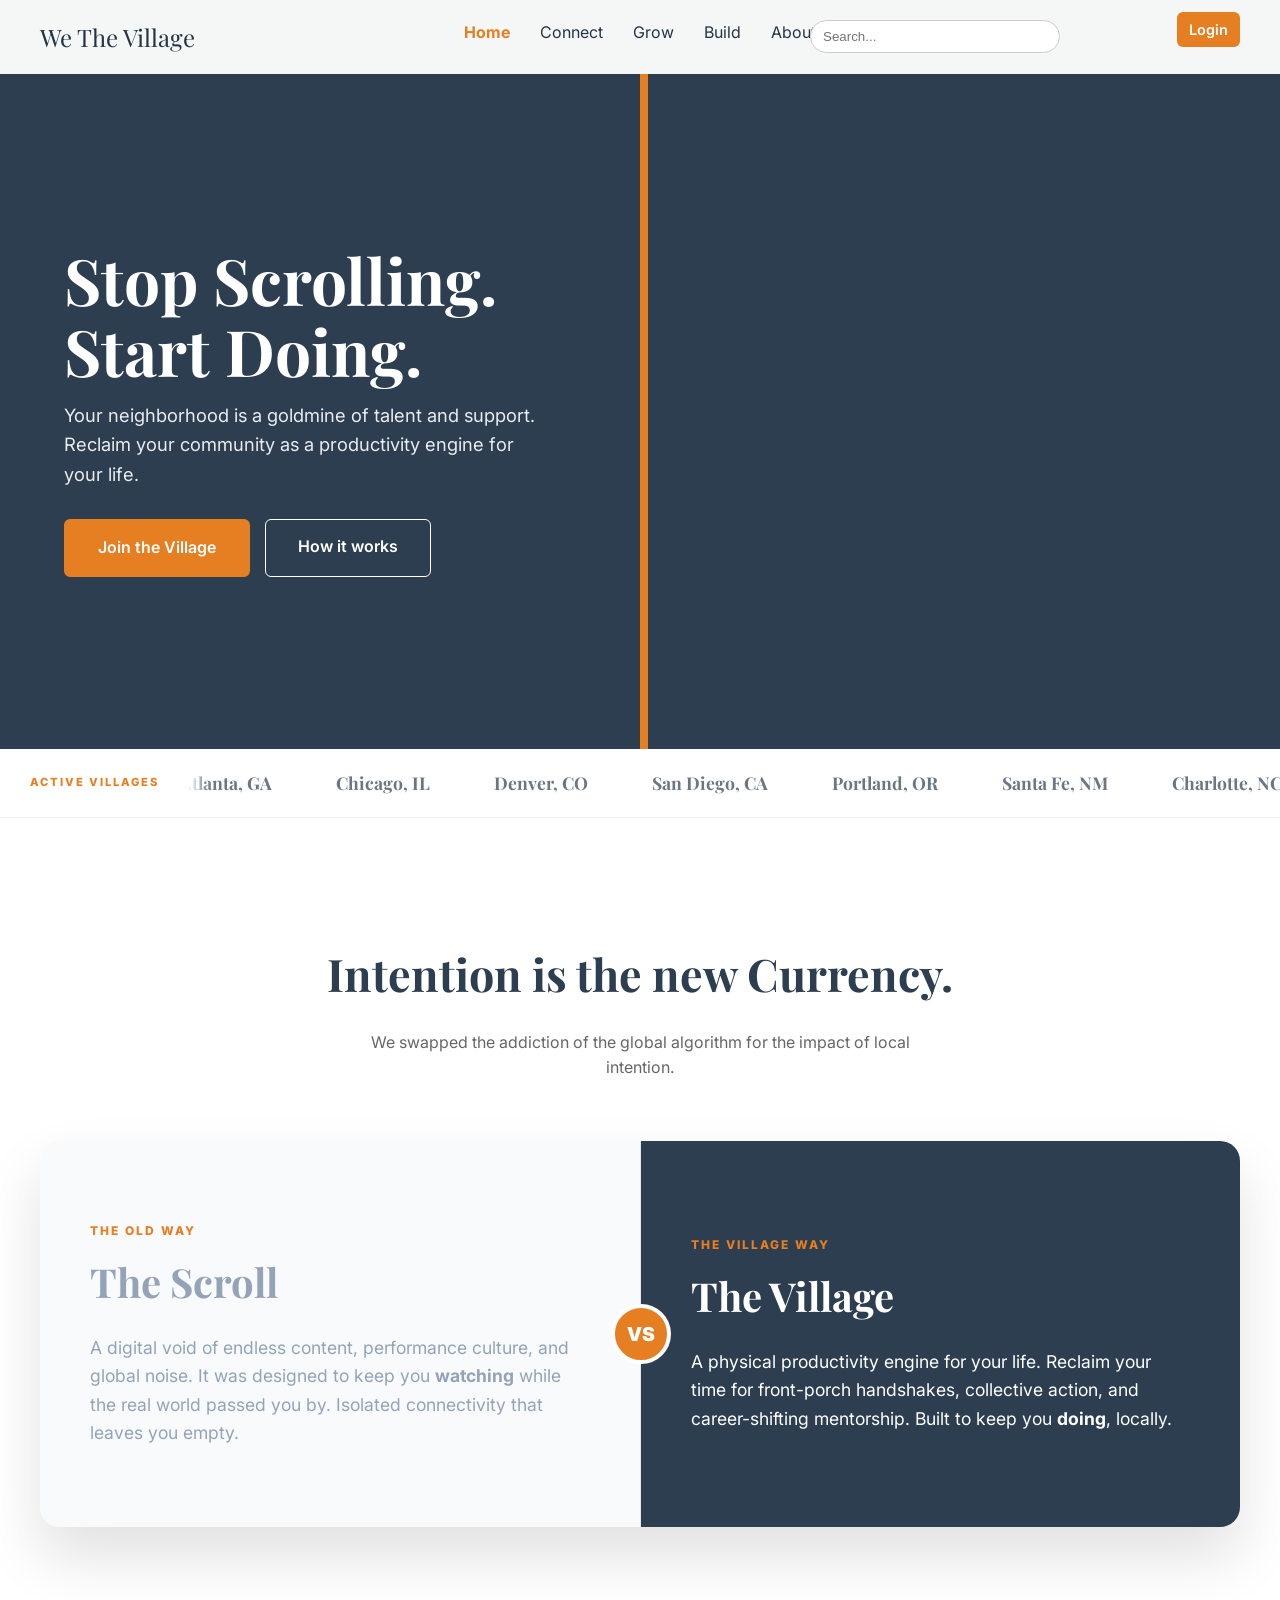
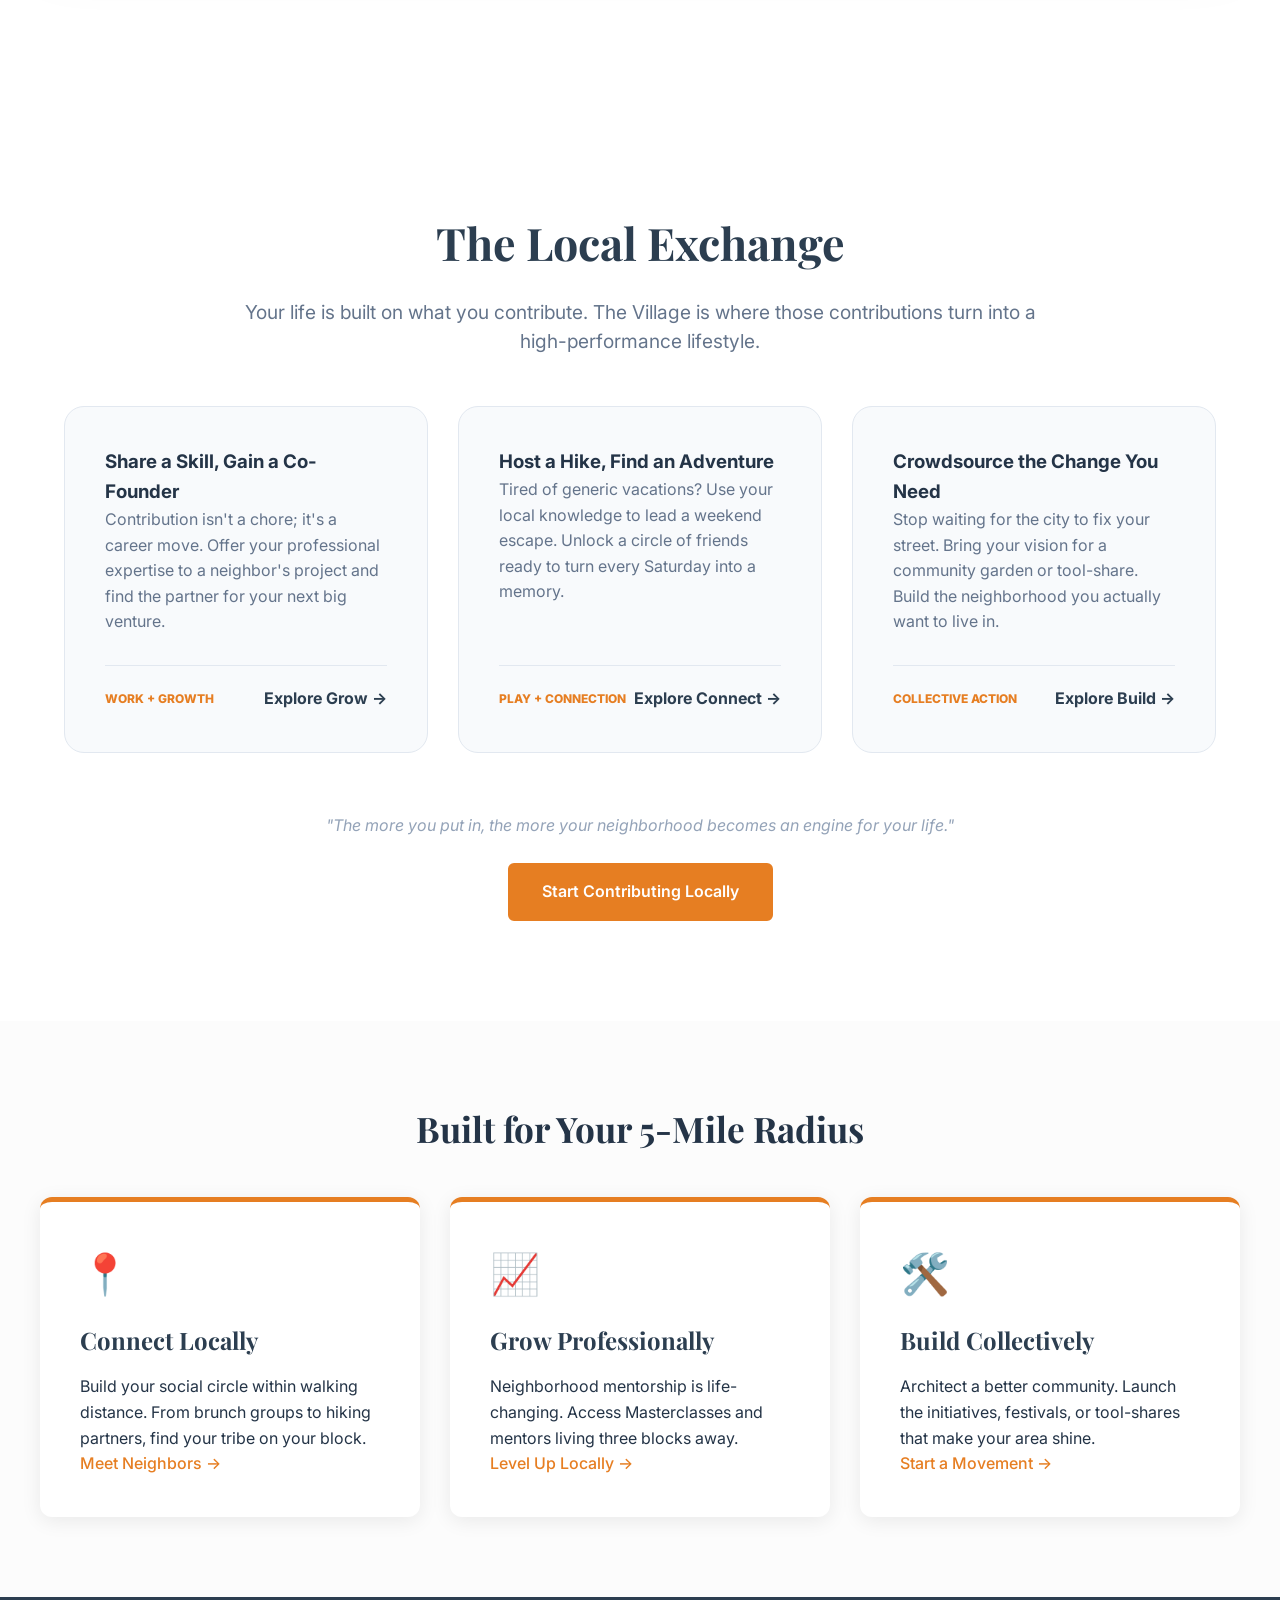
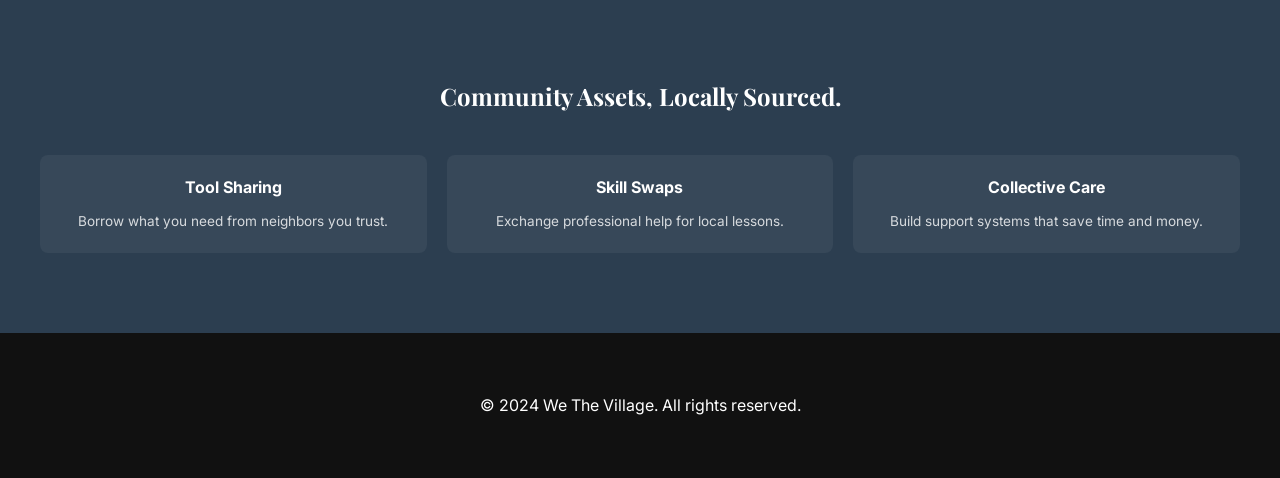
==== commit 9a05911e: "Fix HTML validation issues: remove buttons from anchor tags, fix heading hierarchy, add alt text, mo" ====
--- a/index.html
+++ b/index.html
@@ -12,6 +12,22 @@
         rel="stylesheet">
 
     <link rel="stylesheet" href="wtvstyle.css" />
+    
+    <style>
+        @media (max-width: 900px) {
+            #hamburger {
+                display: flex !important;
+            }
+            
+            .nav-links {
+                display: none;
+            }
+            
+            .nav-links.mobile-open {
+                display: flex !important;
+            }
+        }
+    </style>
 </head>
 
 <body>
@@ -32,6 +48,7 @@
             <div class="nav-dropdown">
                 <a href="aboutus.html">About</a>
                 <div class="dropdown-content">
+                    <a href="services.html">Services</a>
                     <a href="testimonials.html">Testimonials</a>
                     <a href="contactus.html">Contact Us</a>
                 </div>
@@ -50,9 +67,7 @@
         </div>
 
         <div class="nav-right">
-            <a href="dashboard.html">
-                <button class="login-btn">Login</button>
-            </a>
+            <a href="dashboard.html" class="login-btn">Login</a>
         </div>
     </nav>
 
@@ -128,7 +143,7 @@
         <!-- Card 1 -->
         <div class="exchange-card">
             <div>
-                <h4>Share a Skill, Gain a Co-Founder</h4>
+                <h3>Share a Skill, Gain a Co-Founder</h3>
                 <p>Contribution isn't a chore; it's a career move. Offer your professional expertise to a neighbor's project and find the partner for your next big venture.</p>
             </div>
             <div class="exchange-footer">
@@ -140,7 +155,7 @@
         <!-- Card 2 -->
         <div class="exchange-card">
             <div>
-                <h4>Host a Hike, Find an Adventure</h4>
+                <h3>Host a Hike, Find an Adventure</h3>
                 <p>Tired of generic vacations? Use your local knowledge to lead a weekend escape. Unlock a circle of friends ready to turn every Saturday into a memory.</p>
             </div>
             <div class="exchange-footer">
@@ -152,7 +167,7 @@
         <!-- Card 3 -->
         <div class="exchange-card">
             <div>
-                <h4>Crowdsource the Change You Need</h4>
+                <h3>Crowdsource the Change You Need</h3>
                 <p>Stop waiting for the city to fix your street. Bring your vision for a community garden or tool-share. Build the neighborhood you actually want to live in.</p>
             </div>
             <div class="exchange-footer">
@@ -218,5 +233,18 @@
         <p>&copy; 2024 We The Village. All rights reserved.</p>
     </footer>
 
+    <script>
+        // Hamburger menu toggle
+        const hamburger = document.getElementById('hamburger');
+        const navLinks = document.getElementById('navLinks');
+
+        if (hamburger) {
+            hamburger.addEventListener('click', () => {
+                navLinks.classList.toggle('mobile-open');
+                hamburger.classList.toggle('active');
+            });
+        }
+    </script>
+
 </body>
 </html>
--- a/wtvstyle.css
+++ b/wtvstyle.css
@@ -165,6 +165,18 @@
   transition: all 0.3s ease;
 }
 
+.hamburger-menu.active span:nth-child(1) {
+  transform: rotate(45deg) translate(8px, 8px);
+}
+
+.hamburger-menu.active span:nth-child(2) {
+  opacity: 0;
+}
+
+.hamburger-menu.active span:nth-child(3) {
+  transform: rotate(-45deg) translate(7px, -7px);
+}
+
 .hamburger-menu .notification-badge {
   position: absolute !important;
   top: -8px !important;
@@ -186,6 +198,10 @@
 }
 
 @media (max-width: 768px) {
+  .hero-emoji {
+    display: none !important;
+  }
+
   .hamburger-menu {
     display: flex !important;
   }
@@ -217,13 +233,20 @@
 /* Mobile Responsive Nav */
 @media (max-width: 900px) {
   .nav {
-    padding: 15px 20px;
+    padding: 12px 15px;
     justify-content: flex-start;
     gap: 0;
+    display: flex;
+    align-items: center;
+    position: relative;
   }
 
   .hamburger-menu {
-    display: flex;
+    display: flex !important;
+    position: relative;
+    left: 0;
+    margin-right: auto;
+    z-index: 1001;
   }
 
   .logo {
@@ -232,7 +255,7 @@
     margin: 0 auto;
     flex: 1;
     text-align: center;
-    font-size: 1.2rem;
+    font-size: 1.1rem;
   }
 
   .nav-links {
@@ -248,10 +271,30 @@
     z-index: 999;
   }
 
+  .nav-links.mobile-open {
+    display: flex !important;
+  }
+
   .nav-links a {
     padding: 15px 20px;
     border-bottom: 1px solid #f0f0f0;
     display: block;
+  }
+
+  .nav-links .nav-dropdown {
+    display: block;
+    border: none;
+  }
+
+  .nav-links .dropdown-content {
+    position: static;
+    display: none;
+    background: #f9f9f9;
+    box-shadow: none;
+  }
+
+  .nav-links .dropdown-content a {
+    padding-left: 40px;
   }
 
   .nav-search {
@@ -259,13 +302,13 @@
     top: 100%;
     left: 0;
     width: 100%;
-    display: none;
+    display: none !important;
     padding: 10px 20px;
     box-sizing: border-box;
   }
 
   .nav-search.active {
-    display: block !important;
+    display: none !important;
   }
 
   .nav-search input {
@@ -277,22 +320,28 @@
   }
 
   .search-icon {
-    display: flex;
+    display: none !important;
     align-items: center;
     justify-content: center;
     position: absolute;
-    right: 110px;
+    right: 20px;
+    top: 50%;
+    transform: translateY(-50%);
+    z-index: 1001;
   }
 
   .nav-right {
     position: absolute;
-    right: 20px;
+    right: 15px;
+    top: 50%;
+    transform: translateY(-50%);
     gap: 0;
+    z-index: 1000;
   }
 
   .login-btn {
-    padding: 10px 15px;
-    font-size: 0.9rem;
+    padding: 8px 12px;
+    font-size: 0.85rem;
   }
 }
 
@@ -1824,30 +1873,36 @@
 /*-----------------GROW PAGE ----------------*/
 
 .grow-hero {
-  position: relative;
+  height: 40vh;
+  background: linear-gradient(135deg, var(--primary) 0%, var(--secondary) 100%);
+  display: flex;
+  align-items: center;
+  justify-content: center;
+  flex-direction: column;
   text-align: center;
-  padding: 100px 20px;
-  background: linear-gradient(135deg, var(--primary) 0%, var(--secondary) 100%);
+  padding: 60px 20px;
+  gap: 15px;
+}
+
+.grow-hero h1 {
+  font-size: 2rem;
   color: white;
-  height: 40vh;
-  display: flex;
-  flex-direction: column;
-  justify-content: center;
-  align-items: center;
-  padding-top: 130px;
-}
-
-.grow-hero h1 {
   font-family: var(--font-heading);
-  font-size: 3rem;
-  margin-bottom: 15px;
+  font-weight: 700;
+  margin: 0;
+  width: 100%;
+  line-height: 1.2;
 }
 
 .grow-hero p {
-  font-size: 1.2rem;
-  max-width: 700px;
-  margin-bottom: 30px;
+  font-size: 1rem;
+  color: rgba(255, 255, 255, 0.9);
+  margin: 0;
+  max-width: 600px;
+  width: 100%;
   line-height: 1.6;
+  padding: 0 15px;
+  box-sizing: border-box;
 }
 
 .grow-container {
@@ -1977,11 +2032,17 @@
 
 @media (max-width: 768px) {
   .grow-hero h1 {
-    font-size: 2rem;
+    font-size: 1.4rem;
   }
 
   .grow-hero p {
     font-size: 1rem;
+    max-width: 100% !important;
+  }
+
+  .grow-hero .cta-button {
+    padding: 10px 20px;
+    font-size: 0.95rem;
   }
 
   .opportunities-grid {
@@ -2000,36 +2061,95 @@
 /*-----------------BUILD PAGE ----------------*/
 
 .build-hero {
-  position: relative;
+  height: 40vh;
+  background: linear-gradient(135deg, var(--primary) 0%, var(--secondary) 100%);
+  display: flex;
+  align-items: center;
+  justify-content: center;
+  flex-direction: column;
   text-align: center;
-  padding: 100px 20px;
-  background: linear-gradient(135deg, var(--primary) 0%, var(--secondary) 100%);
+  padding: 60px 20px;
+  gap: 15px;
+}
+
+.build-hero h1 {
+  font-size: 2rem;
   color: white;
-  height: 40vh;
-  display: flex;
-  flex-direction: column;
-  justify-content: center;
-  align-items: center;
-  padding-top: 130px;
-}
-
-.build-hero h1 {
   font-family: var(--font-heading);
-  font-size: 3rem;
-  margin-bottom: 15px;
+  font-weight: 700;
+  margin: 0;
+  width: 100%;
+  line-height: 1.2;
 }
 
 .build-hero p {
-  font-size: 1.2rem;
-  max-width: 700px;
-  margin-bottom: 30px;
+  font-size: 1rem;
+  color: rgba(255, 255, 255, 0.9);
+  margin: 0;
+  max-width: 600px;
+  width: 100%;
   line-height: 1.6;
+  padding: 0 15px;
+  box-sizing: border-box;
 }
 
 .build-container {
   max-width: 1200px;
   margin: 0 auto;
   padding: 40px 20px;
+}
+
+.services-hero {
+  height: 40vh;
+  background: linear-gradient(135deg, var(--primary) 0%, var(--secondary) 100%);
+  display: flex;
+  align-items: center;
+  justify-content: center;
+  flex-direction: column;
+  text-align: center;
+  padding: 60px 20px;
+  gap: 15px;
+}
+
+.services-hero h1 {
+  font-size: 2rem;
+  color: white;
+  font-family: var(--font-heading);
+  font-weight: 700;
+  margin: 0;
+  width: 100%;
+  line-height: 1.2;
+}
+
+.services-hero p {
+  font-size: 1rem;
+  color: rgba(255, 255, 255, 0.9);
+  margin: 0;
+  max-width: 600px;
+  width: 100%;
+  line-height: 1.6;
+  padding: 0 15px;
+  box-sizing: border-box;
+}
+
+/* Unified Hero Button Styling */
+.hero-button {
+  background: var(--accent);
+  color: white;
+  border: none;
+  display: inline-block;
+  text-decoration: none;
+  padding: 10px 28px;
+  border-radius: 12px;
+  transition: background 0.3s ease;
+  cursor: pointer;
+  font-size: 0.95rem;
+  font-family: inherit;
+}
+
+.hero-button:hover {
+  background: #e67e22;
+  opacity: 0.9;
 }
 
 .build-section {
@@ -2338,11 +2458,31 @@
 
 @media (max-width: 768px) {
   .build-hero h1 {
-    font-size: 2rem;
+    font-size: 1.4rem;
   }
 
   .build-hero p {
     font-size: 1rem;
+    max-width: 100% !important;
+  }
+
+  .build-hero button {
+    padding: 10px 20px;
+    font-size: 0.95rem;
+  }
+
+  .services-hero h1 {
+    font-size: 1.4rem;
+  }
+
+  .services-hero p {
+    font-size: 1rem;
+    max-width: 100% !important;
+  }
+
+  .hero-button {
+    padding: 10px 24px;
+    font-size: 0.95rem;
   }
 
   .event-creation-form,
@@ -2363,30 +2503,36 @@
 /*-----------------CONNECT PAGE ----------------*/
 
 .connect-hero {
-  position: relative;
+  height: 40vh;
+  background: linear-gradient(135deg, var(--primary) 0%, var(--secondary) 100%);
+  display: flex;
+  align-items: center;
+  justify-content: center;
+  flex-direction: column;
   text-align: center;
-  padding: 100px 20px;
-  background: linear-gradient(135deg, var(--primary) 0%, var(--secondary) 100%);
+  padding: 60px 20px;
+  gap: 15px;
+}
+
+.connect-hero h1 {
+  font-size: 2rem;
   color: white;
-  height: 40vh;
-  display: flex;
-  flex-direction: column;
-  justify-content: center;
-  align-items: center;
-  padding-top: 130px;
-}
-
-.connect-hero h1 {
   font-family: var(--font-heading);
-  font-size: 3rem;
-  margin-bottom: 15px;
+  font-weight: 700;
+  margin: 0;
+  width: 100%;
+  line-height: 1.2;
 }
 
 .connect-hero p {
-  font-size: 1.2rem;
-  max-width: 700px;
-  margin-bottom: 30px;
+  font-size: 1rem;
+  color: rgba(255, 255, 255, 0.9);
+  margin: 0;
+  max-width: 600px;
+  width: 100%;
   line-height: 1.6;
+  padding: 0 15px;
+  box-sizing: border-box;
 }
 
 .connect-container {
@@ -3892,6 +4038,485 @@
   color: #333;
   border-bottom: 2px solid #e67e22;
   padding-bottom: 10px;
+}
+
+/* ==================== SERVICES PAGE ==================== */
+
+.services-container {
+  max-width: 900px;
+  margin: 60px auto;
+  padding: 0 20px;
+}
+
+.services-intro {
+  text-align: center;
+  margin-bottom: 50px;
+}
+
+.services-intro h2 {
+  font-family: var(--font-heading);
+  font-size: 2.5rem;
+  color: var(--primary);
+  margin: 0 0 20px 0;
+}
+
+.services-intro p {
+  font-size: 1.1rem;
+  color: #666;
+  line-height: 1.8;
+  margin: 0;
+}
+
+.services-list {
+  list-style: none;
+  padding: 0;
+  margin: 0;
+}
+
+.service-icon {
+  font-size: 1.4rem;
+}
+
+.hours-list {
+  list-style: none;
+  padding: 0;
+  margin: 0;
+}
+
+.hours-list li {
+  display: flex;
+  gap: 15px;
+  margin-bottom: 15px;
+  padding: 15px;
+  background: #f9f9f9;
+  border-radius: 8px;
+  align-items: flex-start;
+}
+
+.hours-label {
+  font-weight: 600;
+  color: var(--primary);
+  min-width: 150px;
+  flex-shrink: 0;
+}
+
+.hours-time {
+  color: #666;
+  font-size: 0.95rem;
+}
+
+.services-cta {
+  text-align: center;
+  background: linear-gradient(135deg, var(--secondary) 0%, var(--accent) 100%);
+  color: white;
+  padding: 50px 30px;
+  border-radius: 12px;
+  margin-top: 60px;
+}
+
+.services-cta h3 {
+  font-family: var(--font-heading);
+  font-size: 2rem;
+  margin: 0 0 15px 0;
+}
+
+.services-cta p {
+  font-size: 1.1rem;
+  line-height: 1.6;
+  margin: 0 0 30px 0;
+}
+
+.services-cta a {
+  display: inline-block;
+  background: white;
+  color: var(--accent);
+  padding: 12px 30px;
+  border-radius: 25px;
+  text-decoration: none;
+  font-weight: 600;
+  transition: transform 0.3s ease, box-shadow 0.3s ease;
+}
+
+.services-cta a:hover {
+  transform: translateY(-2px);
+  box-shadow: 0 4px 12px rgba(0, 0, 0, 0.15);
+}
+
+/* ==================== SERVICES PAGE COLLAPSIBLE ==================== */
+
+.service-category-header {
+  display: flex;
+  align-items: center;
+  justify-content: space-between;
+  cursor: pointer;
+  border: none;
+  background: none;
+  padding: 0;
+  width: 100%;
+  text-align: left;
+  transition: all 0.3s ease;
+  font-family: inherit;
+  font-size: inherit;
+}
+
+.service-category-header:hover {
+  color: var(--accent);
+}
+
+.service-category-header h3 {
+  margin: 0;
+  padding: 0;
+  font-family: var(--font-heading);
+  font-size: 1.6rem;
+  color: var(--primary);
+  display: flex;
+  align-items: center;
+  gap: 12px;
+  flex: 1;
+}
+
+.collapse-toggle {
+  width: 24px;
+  height: 24px;
+  display: flex;
+  align-items: center;
+  justify-content: center;
+  font-size: 1.2rem;
+  color: var(--accent);
+  transition: transform 0.3s ease;
+  flex-shrink: 0;
+  margin-left: 15px;
+}
+
+.service-category.collapsed .collapse-toggle {
+  transform: rotate(0deg);
+}
+
+.service-category:not(.collapsed) .collapse-toggle {
+  transform: rotate(180deg);
+}
+
+.service-content {
+  overflow: hidden;
+  max-height: 1000px;
+  transition: all 0.3s ease;
+  opacity: 1;
+  margin-top: 20px;
+}
+
+.service-category.collapsed .service-content {
+  max-height: 0;
+  opacity: 0;
+  overflow: hidden;
+  margin-top: 0;
+}
+
+.service-description {
+  color: #666;
+  font-size: 1rem;
+  margin: 0 0 20px 0;
+  line-height: 1.6;
+}
+
+.service-category {
+  background: white;
+  border-radius: 12px;
+  padding: 35px;
+  margin-bottom: 30px;
+  box-shadow: var(--shadow);
+  border-left: 6px solid var(--accent);
+  transition: transform 0.3s ease, box-shadow 0.3s ease;
+}
+
+.service-category:hover {
+  transform: translateY(-4px);
+  box-shadow: 0 8px 30px rgba(0, 0, 0, 0.12);
+}
+
+@media (max-width: 768px) {
+  .services-container {
+    margin: 40px auto;
+  }
+
+  .services-intro h2 {
+    font-size: 1.8rem;
+  }
+
+  .services-intro p {
+    font-size: 1rem;
+  }
+
+  .service-category-header {
+    padding: 0;
+  }
+
+  .service-category-header h3 {
+    font-size: 1.3rem;
+  }
+
+  .collapse-toggle {
+    width: 20px;
+    height: 20px;
+    font-size: 1rem;
+  }
+
+  .service-category {
+    padding: 25px;
+    margin-bottom: 20px;
+  }
+
+  .service-description {
+    font-size: 0.95rem;
+  }
+
+  .hours-list li {
+    flex-direction: column;
+    gap: 8px;
+    padding: 12px;
+  }
+
+  .hours-label {
+    min-width: auto;
+  }
+
+  .services-cta {
+    padding: 35px 20px;
+  }
+
+  .services-cta h3 {
+    font-size: 1.5rem;
+  }
+
+  .services-cta p {
+    font-size: 1rem;
+  }
+}
+
+/* ==================== EVENT CREATION MODAL ==================== */
+
+.event-modal {
+  display: none;
+  position: fixed;
+  z-index: 1000;
+  left: 0;
+  top: 0;
+  width: 100%;
+  height: 100%;
+  background-color: rgba(0, 0, 0, 0.5);
+  overflow-y: auto;
+  animation: fadeIn 0.3s ease-in;
+}
+
+.event-modal.show {
+  display: flex;
+  align-items: center;
+  justify-content: center;
+}
+
+@keyframes fadeIn {
+  from {
+    opacity: 0;
+  }
+  to {
+    opacity: 1;
+  }
+}
+
+.modal-content {
+  background-color: white;
+  padding: 40px;
+  border-radius: 12px;
+  width: 90%;
+  max-width: 900px;
+  max-height: 90vh;
+  overflow-y: auto;
+  box-shadow: 0 10px 40px rgba(0, 0, 0, 0.2);
+  animation: slideUp 0.3s ease-in;
+}
+
+@keyframes slideUp {
+  from {
+    transform: translateY(50px);
+    opacity: 0;
+  }
+  to {
+    transform: translateY(0);
+    opacity: 1;
+  }
+}
+
+.modal-close {
+  float: right;
+  font-size: 28px;
+  font-weight: bold;
+  color: #aaa;
+  cursor: pointer;
+  border: none;
+  background: none;
+  padding: 0;
+  margin: -10px -10px 0 0;
+}
+
+.modal-close:hover,
+.modal-close:focus {
+  color: var(--primary);
+}
+
+.form-section {
+  margin-bottom: 30px;
+  padding-bottom: 20px;
+  border-bottom: 1px solid #eee;
+}
+
+.form-section:last-child {
+  border-bottom: none;
+}
+
+.form-section h3 {
+  font-family: var(--font-heading);
+  font-size: 1.2rem;
+  color: var(--primary);
+  margin-top: 0;
+  margin-bottom: 20px;
+}
+
+.form-group {
+  margin-bottom: 20px;
+}
+
+.form-group label {
+  display: block;
+  font-weight: 600;
+  margin-bottom: 8px;
+  color: var(--primary);
+  font-size: 0.95rem;
+}
+
+.form-group input,
+.form-group select,
+.form-group textarea {
+  width: 100%;
+  padding: 12px;
+  border: 1px solid #ddd;
+  border-radius: 8px;
+  font-family: var(--font-body);
+  font-size: 0.95rem;
+  color: var(--text);
+}
+
+.form-group input:focus,
+.form-group select:focus,
+.form-group textarea:focus {
+  outline: none;
+  border-color: var(--accent);
+  box-shadow: 0 0 0 3px rgba(230, 126, 34, 0.1);
+}
+
+.form-group textarea {
+  resize: vertical;
+  min-height: 100px;
+}
+
+.form-row {
+  display: grid;
+  grid-template-columns: repeat(auto-fit, minmax(250px, 1fr));
+  gap: 20px;
+}
+
+.promotion-checklist {
+  display: grid;
+  grid-template-columns: 1fr;
+  gap: 12px;
+}
+
+.checklist-item {
+  display: flex;
+  align-items: center;
+  padding: 12px;
+  background: #f9f9f9;
+  border-radius: 8px;
+  cursor: pointer;
+  transition: background 0.2s;
+}
+
+.checklist-item:hover {
+  background: #f0f0f0;
+}
+
+.checklist-item input {
+  width: auto;
+  margin-right: 12px;
+  cursor: pointer;
+}
+
+.checklist-label {
+  font-size: 0.95rem;
+  color: var(--text);
+}
+
+.form-actions {
+  display: flex;
+  gap: 15px;
+  justify-content: flex-end;
+  margin-top: 30px;
+  padding-top: 20px;
+  border-top: 1px solid #eee;
+}
+
+.btn-primary,
+.btn-secondary {
+  padding: 12px 30px;
+  border: none;
+  border-radius: 8px;
+  font-weight: 600;
+  cursor: pointer;
+  font-size: 0.95rem;
+  transition: all 0.3s ease;
+}
+
+.btn-primary {
+  background: var(--primary);
+  color: white;
+}
+
+.btn-primary:hover {
+  background: var(--secondary);
+  transform: translateY(-2px);
+  box-shadow: var(--shadow);
+}
+
+.btn-secondary {
+  background: #e0e0e0;
+  color: var(--primary);
+}
+
+.btn-secondary:hover {
+  background: #d0d0d0;
+}
+
+@media (max-width: 768px) {
+  .modal-content {
+    width: 95%;
+    padding: 25px;
+    max-height: 95vh;
+  }
+
+  .form-row {
+    grid-template-columns: 1fr;
+  }
+
+  .form-actions {
+    flex-direction: column-reverse;
+  }
+
+  .btn-primary,
+  .btn-secondary {
+    width: 100%;
+  }
+
+  .form-section h3 {
+    font-size: 1.05rem;
+  }
 }
 
 .blog-category-item {
@@ -5009,36 +5634,39 @@
   justify-content: center;
   flex-direction: column;
   text-align: center;
-  padding: 100px 20px;
-  gap: 20px;
-  padding-top: 130px;
+  padding: 60px 20px;
+  gap: 15px;
 }
 
 .contact-hero h1 {
-  font-size: 2.5rem;
+  font-size: 2rem;
   color: white;
   font-family: var(--font-heading);
   font-weight: 700;
   margin: 0;
+  width: 100%;
+  line-height: 1.2;
 }
 
 .contact-hero p {
-  font-size: 1.2rem;
+  font-size: 1rem;
   color: rgba(255, 255, 255, 0.9);
   margin: 0;
   max-width: 600px;
+  width: 100%;
+  line-height: 1.6;
 }
 
 .contact-hero .cta-button {
   display: inline-block;
   background: var(--accent);
   color: white;
-  padding: 12px 30px;
+  padding: 10px 28px;
   border-radius: 8px;
   text-decoration: none;
   font-weight: 600;
   transition: opacity 0.2s;
-  margin-top: 20px;
+  font-size: 0.95rem;
 }
 
 .contact-hero .cta-button:hover {
@@ -5187,11 +5815,17 @@
   }
 
   .contact-hero h1 {
-    font-size: 2rem;
+    font-size: 1.4rem;
   }
 
   .contact-hero p {
     font-size: 1rem;
+    max-width: 100% !important;
+  }
+
+  .contact-hero .cta-button {
+    padding: 10px 20px;
+    font-size: 0.95rem;
   }
 }
 
